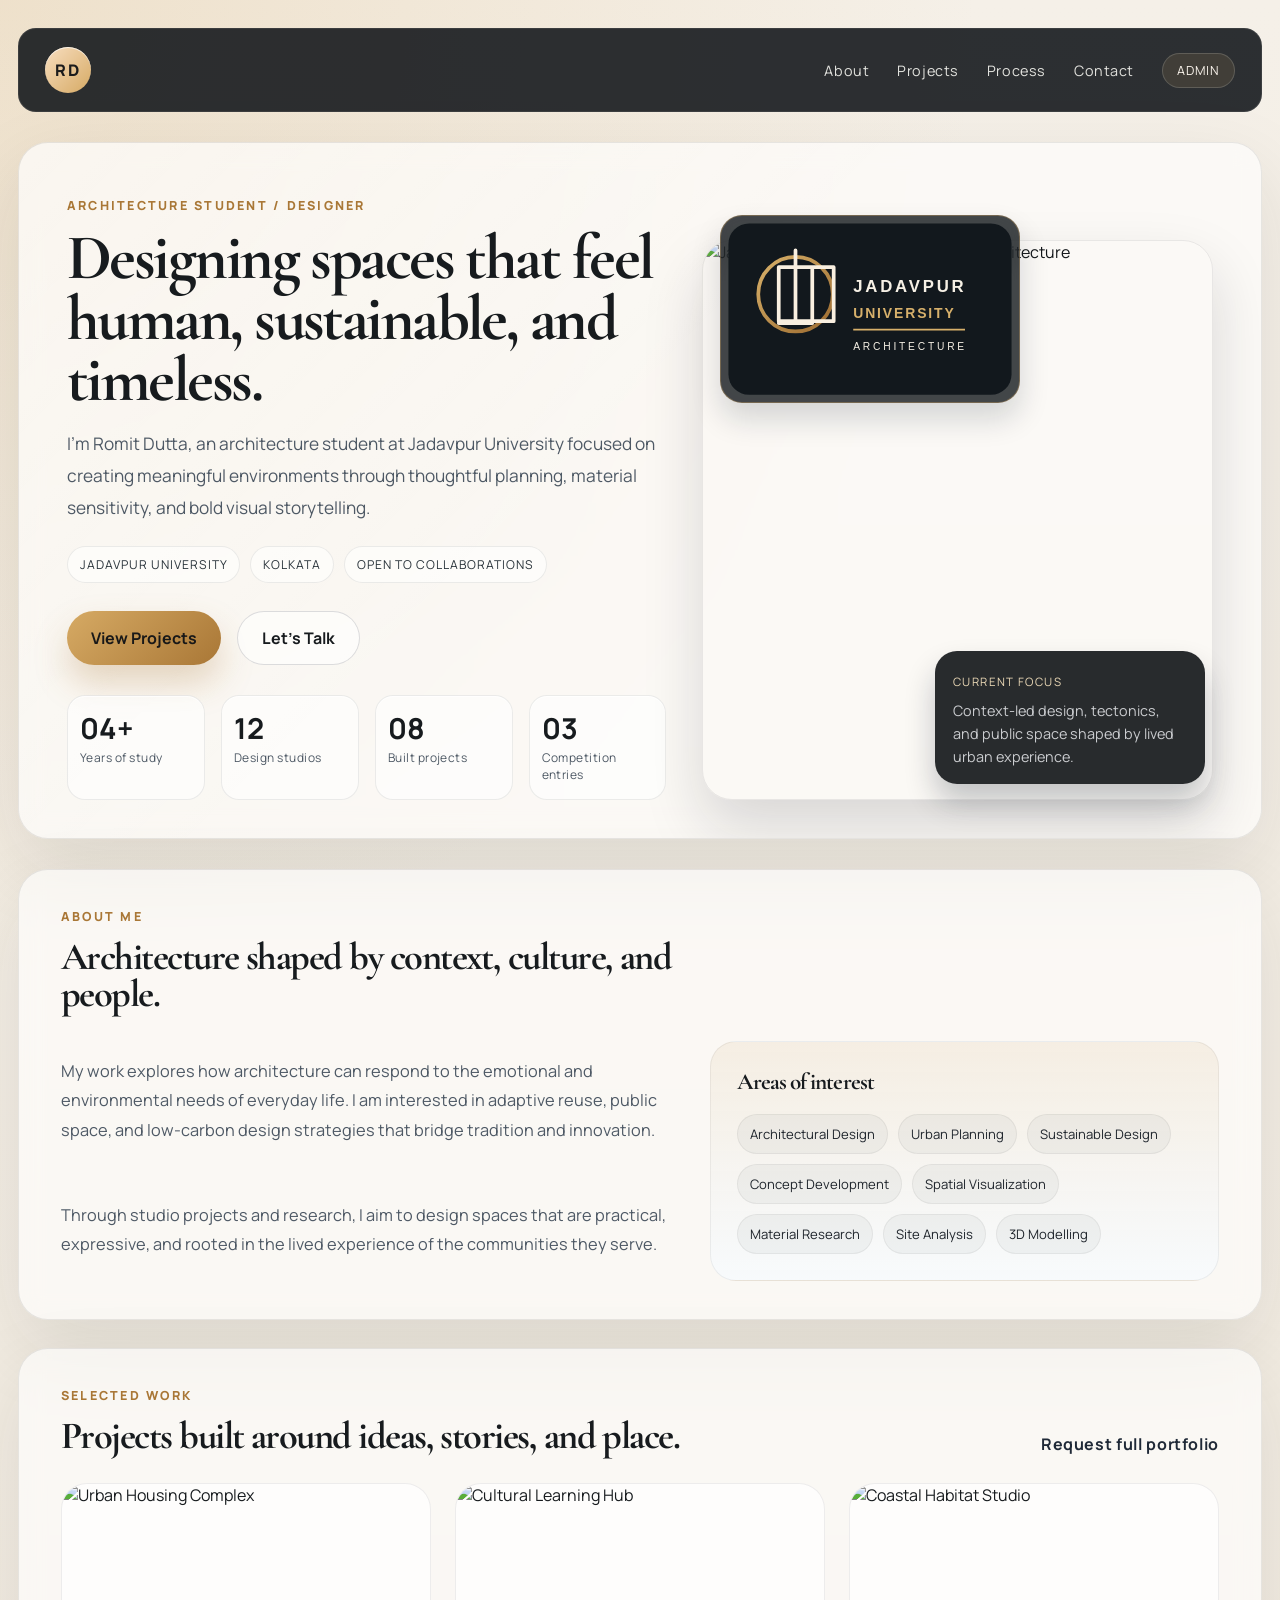
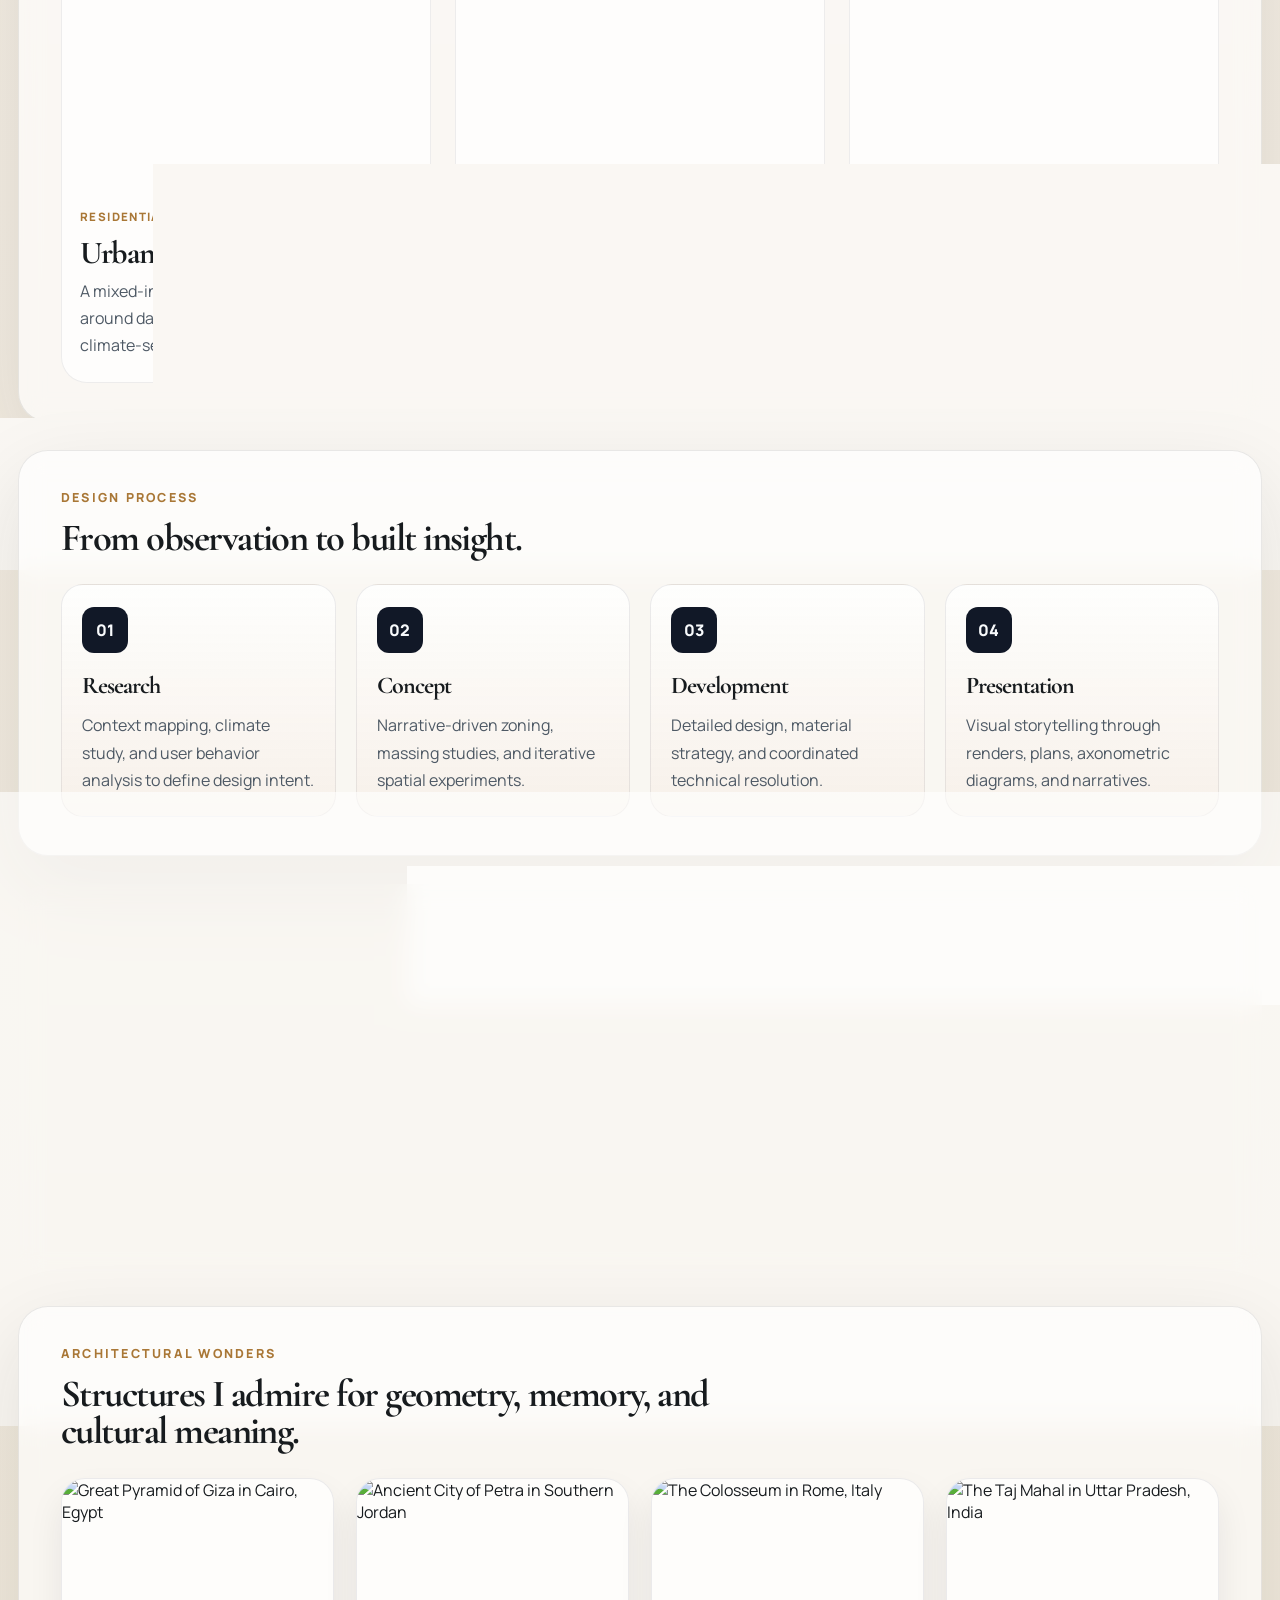
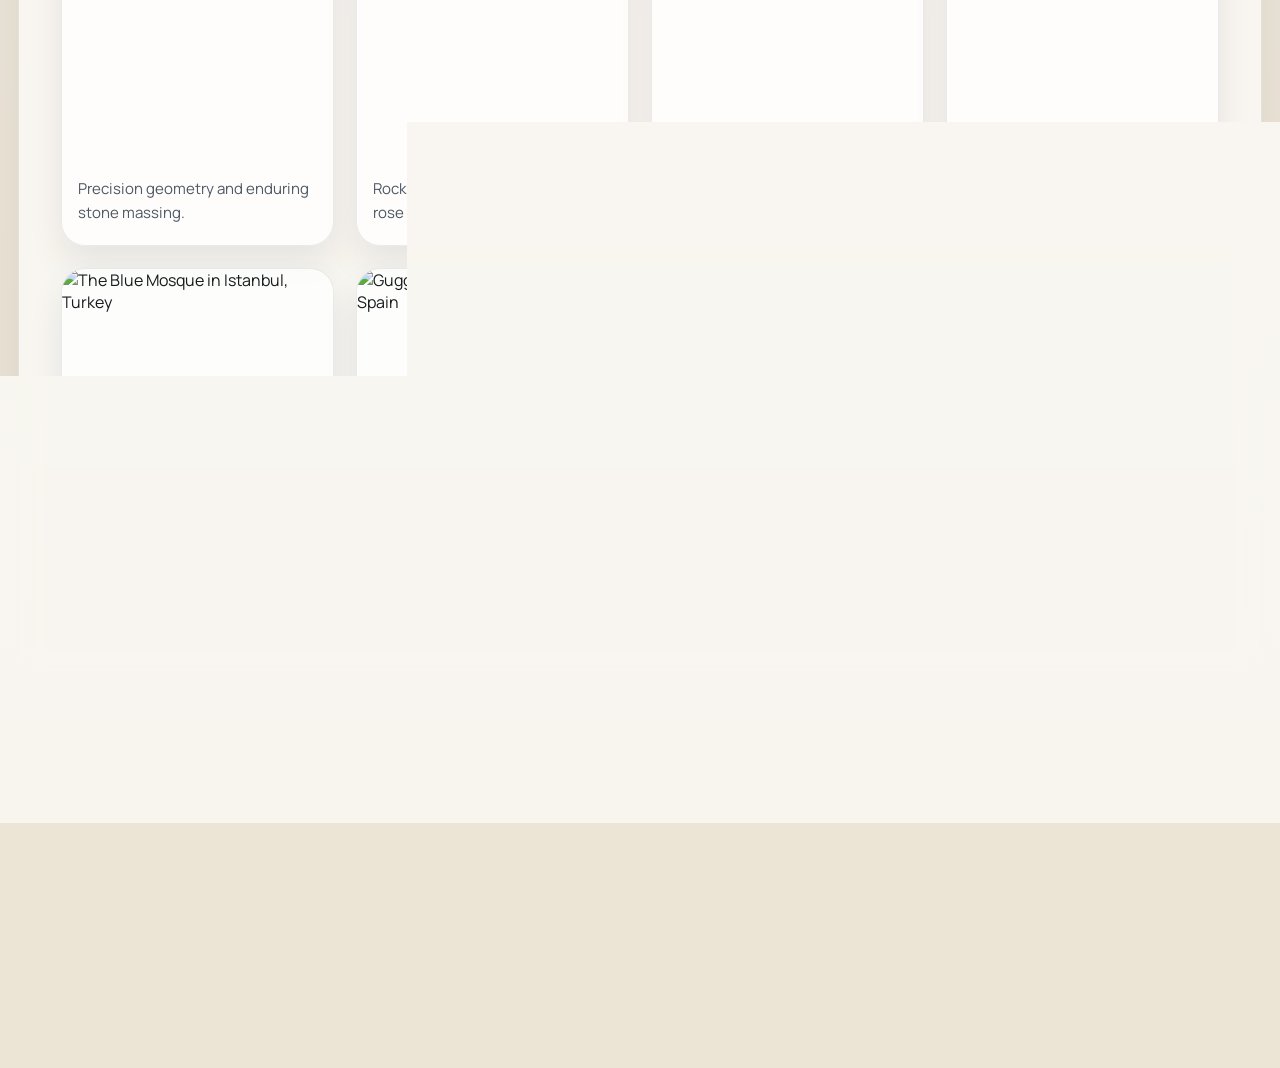
==== index.html @ b6e4eb0a "Remove hero subtitle line" ====
<!DOCTYPE html>
<html lang="en">
  <head>
    <meta charset="UTF-8" />
    <meta name="viewport" content="width=device-width, initial-scale=1.0" />
    <meta name="description" content="Architecture portfolio for Romit Dutta" />
    <meta http-equiv="Cache-Control" content="no-cache, no-store, must-revalidate" />
    <meta http-equiv="Pragma" content="no-cache" />
    <meta http-equiv="Expires" content="0" />
    <title>Romit Dutta | Architecture Portfolio</title>
    <link rel="preconnect" href="https://fonts.googleapis.com" />
    <link rel="preconnect" href="https://fonts.gstatic.com" crossorigin />
    <link href="https://fonts.googleapis.com/css2?family=Cormorant+Garamond:wght@500;600;700&family=Manrope:wght@400;500;600;700;800&display=swap" rel="stylesheet" />
    <link rel="stylesheet" href="style.css?v=20261024" />
  </head>
  <body>
    <div class="page-shell">
      <header class="topbar">
        <div class="brand">RD</div>
        <nav class="nav" aria-label="Main navigation">
          <a href="#about">About</a>
          <a href="#projects">Projects</a>
          <a href="#process">Process</a>
          <a href="#contact">Contact</a>
          <button id="adminToggle" class="admin-toggle" type="button">Admin</button>
        </nav>
      </header>

      <main>
        <section class="hero section-shell reveal">
          <div class="hero-copy">
            <p class="eyebrow">Architecture Student / Designer</p>
            <h1>Designing spaces that feel human, sustainable, and timeless.</h1>
            <p class="lead">
              I’m Romit Dutta, an architecture student at Jadavpur University focused on
              creating meaningful environments through thoughtful planning, material
              sensitivity, and bold visual storytelling.
            </p>
            <div class="hero-meta" aria-label="Profile summary">
              <span>Jadavpur University</span>
              <span>Kolkata</span>
              <span>Open to collaborations</span>
            </div>
            <div class="hero-actions">
              <a class="primary-btn" href="#projects">View Projects</a>
              <a class="secondary-btn" href="#contact">Let’s Talk</a>
            </div>
            <div class="stats-row">
              <div class="stat-box"><strong>04+</strong><span>Years of study</span></div>
              <div class="stat-box"><strong>12</strong><span>Design studios</span></div>
              <div class="stat-box"><strong>08</strong><span>Built projects</span></div>
              <div class="stat-box"><strong>03</strong><span>Competition entries</span></div>
            </div>
          </div>

          <div class="hero-visual">
            <div class="brand-card" aria-label="Jadavpur University logo">
              <svg viewBox="0 0 320 200" role="img" aria-label="Jadavpur University logo">
                <defs>
                  <linearGradient id="juGlow" x1="0%" x2="100%" y1="0%" y2="100%">
                    <stop offset="0%" stop-color="#d8b16a"/>
                    <stop offset="100%" stop-color="#9b6a2f"/>
                  </linearGradient>
                </defs>
                <rect x="8" y="8" width="304" height="184" rx="22" fill="#12181d"/>
                <circle cx="80" cy="84" r="40" fill="none" stroke="url(#juGlow)" stroke-width="4"/>
                <path d="M62 55h36v58H62zm18-18v16m-18 62h36m-18-58v58M97 55h24v58H97" fill="none" stroke="#f9efe0" stroke-width="4" stroke-linecap="round" stroke-linejoin="round"/>
                <text x="142" y="82" fill="#f6f0e5" font-family="Arial, Helvetica, sans-serif" font-size="18" font-weight="700" letter-spacing="3">JADAVPUR</text>
                <text x="142" y="109" fill="#d7b06b" font-family="Arial, Helvetica, sans-serif" font-size="15" font-weight="700" letter-spacing="2">UNIVERSITY</text>
                <line x1="142" y1="122" x2="262" y2="122" stroke="#d7b06b" stroke-width="2"/>
                <text x="142" y="144" fill="#f6f0e5" font-family="Arial, Helvetica, sans-serif" font-size="11" letter-spacing="3">ARCHITECTURE</text>
              </svg>
            </div>
            <div class="image-panel large department-panel">
              <img src="https://jadavpuruniversity.in/storage/2021/09/1_Department-of-Architecture-M-G-scaled.jpeg" alt="Jadavpur University Department of Architecture" />
            </div>
            <div class="floating-card">
              <span class="tag">Current focus</span>
              <p>Context-led design, tectonics, and public space shaped by lived urban experience.</p>
            </div>
          </div>
        </section>

        <section id="about" class="about section-shell reveal">
          <div class="section-heading">
            <p class="eyebrow">About me</p>
            <h2>Architecture shaped by context, culture, and people.</h2>
          </div>
          <div class="about-grid">
            <div class="about-copy">
              <p>
                My work explores how architecture can respond to the emotional and environmental
                needs of everyday life. I am interested in adaptive reuse, public space, and
                low-carbon design strategies that bridge tradition and innovation.
              </p>
              <p>
                Through studio projects and research, I aim to design spaces that are practical,
                expressive, and rooted in the lived experience of the communities they serve.
              </p>
            </div>

            <div class="expertise-box">
              <h3>Areas of interest</h3>
              <div class="chip-list">
                <span class="chip">Architectural Design</span>
                <span class="chip">Urban Planning</span>
                <span class="chip">Sustainable Design</span>
                <span class="chip">Concept Development</span>
                <span class="chip">Spatial Visualization</span>
                <span class="chip">Material Research</span>
                <span class="chip">Site Analysis</span>
                <span class="chip">3D Modelling</span>
              </div>
            </div>
          </div>
        </section>

        <section id="projects" class="projects section-shell reveal">
          <div class="section-heading row-heading">
            <div>
              <p class="eyebrow">Selected work</p>
              <h2>Projects built around ideas, stories, and place.</h2>
            </div>
            <a href="#contact" class="text-link">Request full portfolio</a>
          </div>

          <div id="portfolioProjectsGrid" class="project-grid" aria-live="polite"></div>
        </section>

        <section id="process" class="process section-shell reveal">
          <div class="section-heading">
            <p class="eyebrow">Design process</p>
            <h2>From observation to built insight.</h2>
          </div>

          <div class="process-grid">
            <div class="process-card">
              <span class="step-number">01</span>
              <h3>Research</h3>
              <p>Context mapping, climate study, and user behavior analysis to define design intent.</p>
            </div>
            <div class="process-card">
              <span class="step-number">02</span>
              <h3>Concept</h3>
              <p>Narrative-driven zoning, massing studies, and iterative spatial experiments.</p>
            </div>
            <div class="process-card">
              <span class="step-number">03</span>
              <h3>Development</h3>
              <p>Detailed design, material strategy, and coordinated technical resolution.</p>
            </div>
            <div class="process-card">
              <span class="step-number">04</span>
              <h3>Presentation</h3>
              <p>Visual storytelling through renders, plans, axonometric diagrams, and narratives.</p>
            </div>
          </div>
        </section>

        <section class="recognition section-shell reveal">
          <div class="section-heading">
            <p class="eyebrow">Recognition</p>
            <h2>Selected achievements and opportunities.</h2>
          </div>
          <div class="award-list">
            <div class="award-item"><span class="award-mark">✦</span><p>Best Thesis Proposal — Studio 6</p></div>
            <div class="award-item"><span class="award-mark">✦</span><p>Shortlisted — National Design Competition</p></div>
            <div class="award-item"><span class="award-mark">✦</span><p>Featured in the Student Portfolio Review 2025</p></div>
          </div>
        </section>

        <section class="gallery section-shell reveal">
          <div class="section-heading">
            <p class="eyebrow">Architectural wonders</p>
            <h2>Structures I admire for geometry, memory, and cultural meaning.</h2>
          </div>

          <div class="gallery-grid wonders-grid">
            <article class="wonder-card">
              <div class="wonder-media">
                <img src="https://www.storylines.com/hs-fs/hubfs/Blogs/Architecture/shutterstock_2028526535-1.jpg?width=800&height=405&name=shutterstock_2028526535-1.jpg" alt="Great Pyramid of Giza in Cairo, Egypt" />
                <div class="wonder-overlay">
                  <p>Cairo, Egypt</p>
                  <h3>Great Pyramid of Giza</h3>
                </div>
              </div>
              <div class="wonder-copy">
                <span>Precision geometry and enduring stone massing.</span>
              </div>
            </article>

            <article class="wonder-card">
              <div class="wonder-media">
                <img src="https://www.storylines.com/hs-fs/hubfs/Blogs/Architecture/shutterstock_1257310975%20(1).jpg?width=800&height=533&name=shutterstock_1257310975%20(1).jpg" alt="Ancient City of Petra in Southern Jordan" />
                <div class="wonder-overlay">
                  <p>Southern Jordan</p>
                  <h3>Ancient City of Petra</h3>
                </div>
              </div>
              <div class="wonder-copy">
                <span>Rock-cut architecture carved into rose sandstone cliffs.</span>
              </div>
            </article>

            <article class="wonder-card">
              <div class="wonder-media">
                <img src="https://www.storylines.com/hs-fs/hubfs/Blogs/Architecture/shutterstock_433413835.jpg?width=800&height=533&name=shutterstock_433413835.jpg" alt="The Colosseum in Rome, Italy" />
                <div class="wonder-overlay">
                  <p>Rome, Italy</p>
                  <h3>The Colosseum</h3>
                </div>
              </div>
              <div class="wonder-copy">
                <span>Roman arches and monumental civic engineering.</span>
              </div>
            </article>

            <article class="wonder-card">
              <div class="wonder-media">
                <img src="https://www.storylines.com/hs-fs/hubfs/Blogs/Architecture/shutterstock_400068991.jpg?width=800&height=531&name=shutterstock_400068991.jpg" alt="The Taj Mahal in Uttar Pradesh, India" />
                <div class="wonder-overlay">
                  <p>Uttar Pradesh, India</p>
                  <h3>The Taj Mahal</h3>
                </div>
              </div>
              <div class="wonder-copy">
                <span>Symmetry, marble reflection, and poetic devotion.</span>
              </div>
            </article>

            <article class="wonder-card">
              <div class="wonder-media">
                <img src="https://www.storylines.com/hs-fs/hubfs/itinerary/photos3/Istanbul1_Turkey_Itinerary_Main.png?width=800&height=533&name=Istanbul1_Turkey_Itinerary_Main.png" alt="The Blue Mosque in Istanbul, Turkey" />
                <div class="wonder-overlay">
                  <p>Istanbul, Turkey</p>
                  <h3>The Blue Mosque</h3>
                </div>
              </div>
              <div class="wonder-copy">
                <span>Layered domes, minarets, and luminous tile interiors.</span>
              </div>
            </article>

            <article class="wonder-card">
              <div class="wonder-media">
                <img src="https://www.storylines.com/hs-fs/hubfs/Blogs/Architecture/Guggenheim%20Bilbao.jpg?width=800&height=533&name=Guggenheim%20Bilbao.jpg" alt="Guggenheim Museum Bilbao in Spain" />
                <div class="wonder-overlay">
                  <p>Bilbao, Spain</p>
                  <h3>Guggenheim Museum Bilbao</h3>
                </div>
              </div>
              <div class="wonder-copy">
                <span>Titanium skin and sculptural form reshaping a city.</span>
              </div>
            </article>

            <article class="wonder-card">
              <div class="wonder-media">
                <img src="https://www.storylines.com/hs-fs/hubfs/Blogs/Architecture/la%20Sagrada%20Fam%C3%ADlia.jpg?width=800&height=528&name=la%20Sagrada%20Fam%C3%ADlia.jpg" alt="La Sagrada Familia in Barcelona, Spain" />
                <div class="wonder-overlay">
                  <p>Barcelona, Spain</p>
                  <h3>La Sagrada Familia</h3>
                </div>
              </div>
              <div class="wonder-copy">
                <span>Organic detail, vertical drama, and spiritual expression.</span>
              </div>
            </article>

            <article class="wonder-card">
              <div class="wonder-media">
                <img src="https://www.storylines.com/hs-fs/hubfs/Blogs/Architecture/Sydney%20Opera%20House-1.jpg?width=800&height=568&name=Sydney%20Opera%20House-1.jpg" alt="Sydney Opera House in Sydney, Australia" />
                <div class="wonder-overlay">
                  <p>Sydney, Australia</p>
                  <h3>Sydney Opera House</h3>
                </div>
              </div>
              <div class="wonder-copy">
                <span>Sail-like shells and waterfront silhouette in motion.</span>
              </div>
            </article>
          </div>
        </section>

        <section class="disclaimer section-shell reveal" aria-label="Portfolio disclaimer">
          <p>
            Disclaimer: The architectural visuals, references, and project imagery presented here are for
            student portfolio presentation purposes only. They are not my original completed works and are
            used as conceptual references to demonstrate design direction and visual storytelling.
          </p>
        </section>
      </main>

      <div id="adminLoginModal" class="admin-modal hidden" role="dialog" aria-modal="true" aria-labelledby="loginTitle">
        <div class="admin-modal-card">
          <div class="admin-modal-header">
            <h3 id="loginTitle">Admin Login</h3>
            <button type="button" class="close-button" data-close="login">×</button>
          </div>
          <form id="loginForm" class="admin-form">
            <label>
              <span>Email</span>
              <input type="email" id="adminEmail" name="adminEmail" placeholder="Enter email" required />
            </label>
            <label>
              <span>Password</span>
              <input type="password" id="adminPassword" name="adminPassword" placeholder="Enter password" required />
            </label>
            <button type="submit" class="primary-btn admin-submit">Login</button>
          </form>
        </div>
      </div>

      <aside id="adminPanel" class="admin-panel hidden" aria-live="polite">
        <div class="admin-panel-header">
          <h3>Portfolio Admin</h3>
          <button id="logoutBtn" type="button" class="secondary-btn">Logout</button>
        </div>

        <form id="projectForm" class="admin-form">
          <input type="hidden" id="projectId" />

          <label>
            <span>Project title</span>
            <input type="text" id="projectTitle" placeholder="Project name" required />
          </label>

          <label>
            <span>Category</span>
            <input type="text" id="projectCategory" placeholder="Residential / 2025" required />
          </label>

          <label>
            <span>Image URL</span>
            <input type="url" id="projectImage" placeholder="https://example.com/image.jpg" required />
          </label>

          <label>
            <span>Description</span>
            <textarea id="projectDescription" rows="4" placeholder="Project summary" required></textarea>
          </label>

          <div class="form-actions">
            <button type="submit" class="primary-btn">Save project</button>
            <button type="button" id="resetProjectForm" class="secondary-btn">Clear</button>
          </div>
        </form>

        <div class="admin-project-list-wrap">
          <h4>Existing projects</h4>
          <div id="projectList" class="project-list"></div>
        </div>
      </aside>

      <footer id="contact" class="footer section-shell reveal">
        <div class="footer-copy">
          <p class="eyebrow">Contact</p>
          <h2>Let’s design spaces with meaning.</h2>
        </div>
        <div class="contact-box">
          <a href="mailto:hello@romitdutta.design">hello@romitdutta.design</a>
          <a href="https://www.linkedin.com" target="_blank" rel="noreferrer">LinkedIn</a>
          <a href="https://www.behance.net" target="_blank" rel="noreferrer">Behance</a>
        </div>
      </footer>
    </div>

    <script src="https://cdn.jsdelivr.net/npm/@supabase/supabase-js@2"></script>
    <script src="supabase-config.js"></script>
    <script src="script.js?v=20261024"></script>
  </body>
</html>
---- style.css ----
@import url('https://fonts.googleapis.com/css2?family=Cormorant+Garamond:wght@500;600;700&family=Manrope:wght@400;500;600;700;800&display=swap');

:root {
  --bg: #f5f0e8;
  --bg-deep: #ece4d5;
  --panel: rgba(255, 255, 255, 0.62);
  --panel-strong: rgba(255, 255, 255, 0.85);
  --ink: #171b1e;
  --muted: #4e5965;
  --gold: #d6aa64;
  --gold-deep: #a97736;
  --line: rgba(23, 27, 30, 0.09);
  --shadow: 0 28px 80px rgba(25, 28, 34, 0.10);
}

* { box-sizing: border-box; }
html { scroll-behavior: smooth; }
body {
  margin: 0;
  min-width: 320px;
  font-family: 'Manrope', sans-serif;
  background:
    radial-gradient(circle at top left, rgba(214, 170, 100, 0.22), transparent 22%),
    linear-gradient(180deg, var(--bg) 0%, var(--bg-deep) 100%);
  color: var(--ink);
}
img { max-width: 100%; display: block; }
a { color: inherit; text-decoration: none; }

.page-shell {
  width: min(1280px, calc(100% - 36px));
  margin: 0 auto;
  padding: 28px 0 72px;
}

.section-shell {
  background: var(--panel);
  border: 1px solid var(--line);
  border-radius: 30px;
  box-shadow: var(--shadow);
  backdrop-filter: blur(12px);
}

.topbar {
  display: flex;
  align-items: center;
  justify-content: space-between;
  padding: 18px 26px;
  margin-bottom: 30px;
  background: rgba(16, 20, 24, 0.88);
  border: 1px solid rgba(255,255,255,0.08);
  border-radius: 18px;
  position: sticky;
  top: 16px;
  z-index: 10;
}

.brand {
  width: 46px;
  height: 46px;
  display: grid;
  place-items: center;
  border-radius: 50%;
  background: linear-gradient(135deg, #f8dec0, var(--gold));
  color: #1b1b1b;
  font-weight: 800;
  letter-spacing: 0.14em;
  box-shadow: inset 0 1px 0 rgba(255,255,255,0.7);
}

.nav {
  display: flex;
  align-items: center;
  gap: 28px;
  font-size: 0.9rem;
  letter-spacing: 0.04em;
}

.nav a,
.text-link,
.contact-box a {
  color: rgba(245, 245, 240, 0.9);
  transition: opacity 0.2s ease;
}

.admin-toggle {
  border: 1px solid rgba(255,255,255,0.16);
  background: rgba(214, 170, 100, 0.12);
  color: #f8f2ea;
  border-radius: 999px;
  padding: 8px 14px;
  font: inherit;
  font-size: 0.78rem;
  letter-spacing: 0.08em;
  text-transform: uppercase;
  cursor: pointer;
}

.nav a:hover,
.text-link:hover,
.contact-box a:hover { opacity: 0.8; }

.hero {
  position: relative;
  display: grid;
  grid-template-columns: 1.08fr 0.92fr;
  gap: 36px;
  padding: 54px 48px 38px;
  margin-bottom: 30px;
  overflow: hidden;
}

.hero::before {
  content: "";
  position: absolute;
  inset: 0;
  background: linear-gradient(135deg, rgba(255,255,255,0.16), transparent 46%);
  pointer-events: none;
}

.eyebrow {
  margin: 0 0 14px;
  color: var(--gold-deep);
  font-size: 0.78rem;
  letter-spacing: 0.18em;
  text-transform: uppercase;
  font-weight: 800;
}

h1, h2, h3 {
  font-family: 'Cormorant Garamond', serif;
  color: var(--ink);
  margin: 0;
  letter-spacing: -0.04em;
}

.hero h1 {
  position: relative;
  z-index: 1;
  font-size: clamp(3.2rem, 5vw, 5.7rem);
  line-height: 0.95;
  max-width: 650px;
}

.hero-copy {
  position: relative;
  z-index: 1;
}

.lead {
  margin-top: 18px;
  max-width: 640px;
  color: var(--muted);
  font-size: 1.08rem;
  line-height: 1.85;
}

.hero-meta {
  display: flex;
  flex-wrap: wrap;
  gap: 10px;
  margin-top: 22px;
}

.hero-meta span {
  display: inline-flex;
  align-items: center;
  padding: 9px 12px;
  border-radius: 999px;
  border: 1px solid rgba(23, 27, 30, 0.08);
  background: rgba(255,255,255,0.55);
  font-size: 0.76rem;
  letter-spacing: 0.08em;
  text-transform: uppercase;
  color: #29333a;
}

.hero-actions {
  display: flex;
  gap: 16px;
  margin-top: 28px;
}

.primary-btn, .secondary-btn {
  border-radius: 999px;
  display: inline-flex;
  align-items: center;
  justify-content: center;
  padding: 15px 24px;
  transition: transform 0.2s ease, box-shadow 0.2s ease;
  font-weight: 700;
}

.primary-btn {
  background: linear-gradient(135deg, var(--gold), var(--gold-deep));
  color: #181818;
  box-shadow: 0 18px 34px rgba(169, 119, 54, 0.28);
}

.secondary-btn {
  border: 1px solid rgba(15, 23, 42, 0.14);
  color: var(--ink);
  background: rgba(255,255,255,0.55);
}

.primary-btn:hover, .secondary-btn:hover { transform: translateY(-2px); }

.stats-row {
  display: grid;
  grid-template-columns: repeat(4, minmax(0,1fr));
  gap: 16px;
  margin-top: 30px;
}

.stat-box {
  padding: 18px 12px 16px;
  border: 1px solid rgba(23, 27, 30, 0.08);
  border-radius: 18px;
  background: rgba(255,255,255,0.58);
  box-shadow: inset 0 1px 0 rgba(255,255,255,0.7);
}

.stat-box strong {
  display: block;
  font-size: 1.8rem;
  line-height: 1;
  margin-bottom: 6px;
}

.stat-box span {
  display: block;
  color: var(--muted);
  font-size: 0.75rem;
  letter-spacing: 0.04em;
}

.hero-visual {
  position: relative;
  display: flex;
  align-items: end;
  justify-content: center;
  min-height: 560px;
}

.brand-card {
  position: absolute;
  top: 18px;
  left: 18px;
  width: min(72%, 300px);
  background: rgba(13, 18, 23, 0.78);
  border: 1px solid rgba(214, 170, 100, 0.35);
  border-radius: 22px;
  box-shadow: 0 16px 30px rgba(15, 23, 42, 0.16);
  backdrop-filter: blur(12px);
  z-index: 2;
}

.brand-card svg {
  display: block;
  width: 100%;
  height: auto;
  border-radius: 22px;
}

.image-panel {
  overflow: hidden;
  border-radius: 30px;
  box-shadow: 0 28px 60px rgba(17, 23, 31, 0.15);
}

.image-panel.large {
  width: min(100%, 540px);
  min-height: 560px;
}

.department-panel {
  border: 1px solid rgba(17, 23, 31, 0.08);
}

.image-panel img {
  width: 100%;
  height: 100%;
  object-fit: cover;
  filter: saturate(0.9) contrast(1.04);
}

.floating-card {
  position: absolute;
  right: 8px;
  bottom: 16px;
  max-width: 270px;
  background: rgba(17, 20, 24, 0.9);
  color: #f3f4f6;
  border-radius: 22px;
  padding: 18px 18px 16px;
  box-shadow: 0 18px 30px rgba(15, 23, 42, 0.24);
}

.tag {
  display: inline-block;
  margin-bottom: 10px;
  color: #ebd9b6;
  font-size: 0.72rem;
  letter-spacing: 0.12em;
  text-transform: uppercase;
}

.floating-card h3 {
  color: #f8fafc;
  font-size: 1.35rem;
  margin-bottom: 8px;
}

.floating-card p {
  margin: 0;
  color: rgba(248,250,252,0.78);
  line-height: 1.6;
  font-size: 0.9rem;
}

.about, .projects, .process, .recognition, .gallery, .footer {
  padding: 38px 42px;
  margin-bottom: 28px;
}

.section-heading {
  position: relative;
}

.section-heading h2 {
  font-size: clamp(2.1rem, 3vw, 3.2rem);
  max-width: 700px;
  line-height: 0.96;
}

.about-grid {
  margin-top: 28px;
  display: grid;
  grid-template-columns: 1.1fr 0.9fr;
  gap: 26px;
}

.about-copy {
  display: grid;
  gap: 18px;
  color: var(--muted);
  line-height: 1.8;
  font-size: 1.02rem;
}

.expertise-box {
  border-radius: 26px;
  background: linear-gradient(180deg, rgba(244, 236, 225, 0.9), rgba(247, 250, 252, 0.95));
  border: 1px solid rgba(23, 27, 30, 0.06);
  padding: 26px;
}

.expertise-box h3 {
  margin-bottom: 18px;
  font-size: 1.45rem;
}

.chip-list {
  display: flex;
  flex-wrap: wrap;
  gap: 10px;
}

.chip {
  display: inline-flex;
  align-items: center;
  padding: 10px 12px;
  border-radius: 999px;
  background: rgba(23, 27, 30, 0.04);
  border: 1px solid rgba(23, 27, 30, 0.06);
  color: #20262d;
  font-size: 0.82rem;
}

.row-heading {
  display: flex;
  align-items: end;
  justify-content: space-between;
  gap: 20px;
}

.text-link {
  color: #1f2937;
  font-weight: 700;
  letter-spacing: 0.04em;
}

.project-grid {
  margin-top: 28px;
  display: grid;
  grid-template-columns: repeat(3, minmax(0,1fr));
  gap: 24px;
}

.project-card {
  overflow: hidden;
  border-radius: 26px;
  background: rgba(255,255,255,0.7);
  border: 1px solid rgba(17, 24, 39, 0.07);
  transition: transform 0.25s ease, box-shadow 0.25s ease;
}

.project-card:hover {
  transform: translateY(-6px);
  box-shadow: 0 24px 40px rgba(15, 23, 42, 0.08);
}

.project-card img {
  display: block;
  width: 100%;
  height: 300px;
  object-fit: cover;
}

.project-info { padding: 20px 18px 22px; }
.project-info span {
  display: inline-block;
  color: var(--gold-deep);
  font-size: 0.72rem;
  letter-spacing: 0.12em;
  text-transform: uppercase;
  font-weight: 800;
}
.project-info h3 {
  margin: 12px 0 10px;
  font-size: 2rem;
  line-height: 0.95;
}
.project-info p { margin: 0; color: var(--muted); line-height: 1.7; }

.process-grid {
  margin-top: 28px;
  display: grid;
  grid-template-columns: repeat(4, minmax(0,1fr));
  gap: 20px;
}

.process-card {
  background: linear-gradient(180deg, rgba(255,255,255,0.8), rgba(246, 240, 232, 0.9));
  border: 1px solid rgba(15, 23, 42, 0.08);
  border-radius: 22px;
  padding: 22px 20px;
}

.step-number {
  display: inline-flex;
  width: 46px;
  height: 46px;
  border-radius: 12px;
  background: #111827;
  color: #f8fafc;
  align-items: center;
  justify-content: center;
  font-weight: 800;
  margin-bottom: 18px;
}

.process-card h3 { margin-bottom: 12px; font-size: 1.5rem; }
.process-card p { margin: 0; color: var(--muted); line-height: 1.7; }

.award-list {
  margin-top: 28px;
  display: grid;
  gap: 14px;
}

.award-item {
  display: flex;
  align-items: center;
  gap: 14px;
  padding: 18px 20px;
  border-radius: 18px;
  background: rgba(248,250,252,0.8);
  border: 1px solid rgba(15, 23, 42, 0.08);
}

.award-mark { color: var(--gold-deep); font-size: 1.15rem; }
.award-item p { margin: 0; color: #1f2937; font-weight: 600; }

.gallery-grid {
  margin-top: 28px;
  display: grid;
  grid-template-columns: repeat(3, minmax(0,1fr));
  gap: 20px;
}

.wonders-grid {
  grid-template-columns: repeat(4, minmax(0, 1fr));
  gap: 22px;
}

.wonder-card {
  overflow: hidden;
  background: rgba(255,255,255,0.72);
  border: 1px solid rgba(15, 23, 42, 0.08);
  border-radius: 24px;
  box-shadow: 0 18px 35px rgba(15, 23, 42, 0.08);
  transition: transform 0.35s ease, box-shadow 0.35s ease;
}

.wonder-card:hover {
  transform: translateY(-8px);
  box-shadow: 0 24px 40px rgba(15, 23, 42, 0.12);
}

.wonder-media {
  position: relative;
  overflow: hidden;
}

.wonder-card img {
  display: block;
  width: 100%;
  height: 280px;
  object-fit: cover;
  transition: transform 0.7s ease, filter 0.7s ease;
}

.wonder-card:hover img {
  transform: scale(1.06);
  filter: saturate(1.06) contrast(1.04);
}

.wonder-overlay {
  position: absolute;
  inset: auto 0 0 0;
  padding: 18px 16px 16px;
  background: linear-gradient(180deg, rgba(9, 12, 18, 0) 0%, rgba(9, 12, 18, 0.76) 100%);
  color: #fff;
  opacity: 0;
  transform: translateY(18px);
  transition: opacity 0.35s ease, transform 0.35s ease;
}

.wonder-card:hover .wonder-overlay {
  opacity: 1;
  transform: translateY(0);
}

.wonder-overlay p {
  margin: 0 0 6px;
  font-size: 0.68rem;
  letter-spacing: 0.12em;
  text-transform: uppercase;
  color: rgba(255,255,255,0.8);
}

.wonder-overlay h3 {
  margin: 0;
  font-size: clamp(1.2rem, 1.6vw, 1.7rem);
  line-height: 0.96;
  color: #fff;
}

.wonder-copy {
  padding: 18px 16px 20px;
}

.wonder-copy span {
  display: block;
  color: var(--muted);
  line-height: 1.6;
  font-size: 0.94rem;
}

.disclaimer {
  padding: 22px 24px;
  margin-bottom: 28px;
  background: linear-gradient(135deg, rgba(255, 248, 240, 0.95), rgba(242, 232, 216, 0.9));
  border: 1px solid rgba(123, 77, 28, 0.3);
  box-shadow: 0 18px 32px rgba(83, 58, 33, 0.12);
  position: relative;
  overflow: hidden;
}

.disclaimer::before {
  content: "";
  position: absolute;
  inset: 0 auto 0 0;
  width: 6px;
  background: linear-gradient(180deg, var(--gold-deep), #d8a265);
}

.disclaimer p {
  margin: 0;
  color: #5f3817;
  line-height: 1.8;
  font-size: 0.92rem;
  letter-spacing: 0.01em;
  font-weight: 700;
}

.admin-modal,
.admin-panel {
  position: fixed;
  inset: 0;
  z-index: 50;
}

.admin-modal {
  display: grid;
  place-items: center;
  background: rgba(16, 20, 24, 0.52);
  backdrop-filter: blur(10px);
}

.admin-modal-card,
.admin-panel {
  width: min(900px, calc(100% - 32px));
  background: rgba(255, 250, 245, 0.98);
  border: 1px solid rgba(123, 77, 28, 0.18);
  border-radius: 26px;
  box-shadow: 0 28px 80px rgba(23, 27, 30, 0.18);
}

.admin-modal-card {
  padding: 24px;
}

.admin-modal-header,
.admin-panel-header {
  display: flex;
  align-items: center;
  justify-content: space-between;
  gap: 16px;
  margin-bottom: 18px;
}

.close-button {
  border: 1px solid rgba(23, 27, 30, 0.12);
  background: #fffdf9;
  border-radius: 999px;
  width: 36px;
  height: 36px;
  cursor: pointer;
  font-size: 1.4rem;
  color: var(--ink);
}

.admin-panel {
  position: fixed;
  right: 20px;
  bottom: 20px;
  max-width: 380px;
  padding: 20px 18px;
  overflow: auto;
  max-height: calc(100vh - 40px);
}

.hidden { display: none !important; }

.admin-form {
  display: grid;
  gap: 14px;
}

.admin-form label {
  display: grid;
  gap: 8px;
  color: var(--ink);
  font-weight: 700;
  font-size: 0.82rem;
}

.admin-form input,
.admin-form textarea {
  width: 100%;
  border: 1px solid rgba(23, 27, 30, 0.12);
  border-radius: 12px;
  padding: 12px 14px;
  font: inherit;
  background: rgba(255,255,255,0.9);
  color: var(--ink);
}

.form-actions {
  display: flex;
  gap: 12px;
  margin-top: 4px;
}

.admin-submit,
.form-actions .primary-btn,
.form-actions .secondary-btn,
.admin-panel .secondary-btn {
  border: none;
  cursor: pointer;
}

.project-list {
  display: grid;
  gap: 10px;
  margin-top: 12px;
}

.project-list-item {
  display: flex;
  align-items: center;
  justify-content: space-between;
  gap: 12px;
  padding: 10px 12px;
  border-radius: 12px;
  background: rgba(23, 27, 30, 0.04);
  border: 1px solid rgba(23, 27, 30, 0.08);
}

.project-list-item strong {
  display: block;
  font-size: 0.9rem;
}

.project-list-item small {
  color: var(--muted);
}

.list-actions {
  display: flex;
  gap: 8px;
}

.list-actions button {
  border: none;
  border-radius: 999px;
  padding: 7px 10px;
  font-size: 0.72rem;
  font-weight: 700;
  cursor: pointer;
}

.list-actions .edit-btn {
  background: rgba(214, 170, 100, 0.18);
  color: #5f3817;
}

.list-actions .delete-btn {
  background: rgba(190, 53, 53, 0.12);
  color: #8b1e1e;
}

.footer {
  display: flex;
  align-items: center;
  justify-content: space-between;
  gap: 24px;
  background: linear-gradient(135deg, #111827, #1d2530);
  border: 1px solid rgba(255,255,255,0.06);
}

.footer .eyebrow, .footer h2, .contact-box a { color: #f8fafc; }

.contact-box {
  display: flex;
  flex-wrap: wrap;
  justify-content: flex-end;
  gap: 18px;
  font-weight: 600;
}

.reveal {
  opacity: 0;
  transform: translateY(22px);
  transition: opacity 0.7s ease, transform 0.7s ease;
}

.reveal.visible {
  opacity: 1;
  transform: translateY(0);
}

@media (max-width: 980px) {
  .hero, .about-grid, .project-grid, .process-grid { grid-template-columns: 1fr; }
  .gallery-grid:not(.wonders-grid) { grid-template-columns: 1fr; }
  .wonders-grid { grid-template-columns: repeat(2, minmax(0,1fr)); }
  .hero { padding: 30px 24px 20px; }
  .topbar, .nav, .footer, .row-heading { flex-direction: column; align-items: flex-start; }
  .nav { gap: 10px; }
  .stats-row { grid-template-columns: repeat(2, minmax(0,1fr)); }
  .contact-box { justify-content: flex-start; }
}

@media (max-width: 640px) {
  .page-shell { width: min(100% - 18px, 1280px); }
  .topbar { padding: 16px 18px; top: 10px; }
  .hero-actions { flex-direction: column; align-items: stretch; }
  .primary-btn, .secondary-btn { width: 100%; }
  .stats-row { grid-template-columns: 1fr 1fr; }
  .image-panel.large { min-height: 420px; }
  .wonders-grid { grid-template-columns: 1fr; }
}
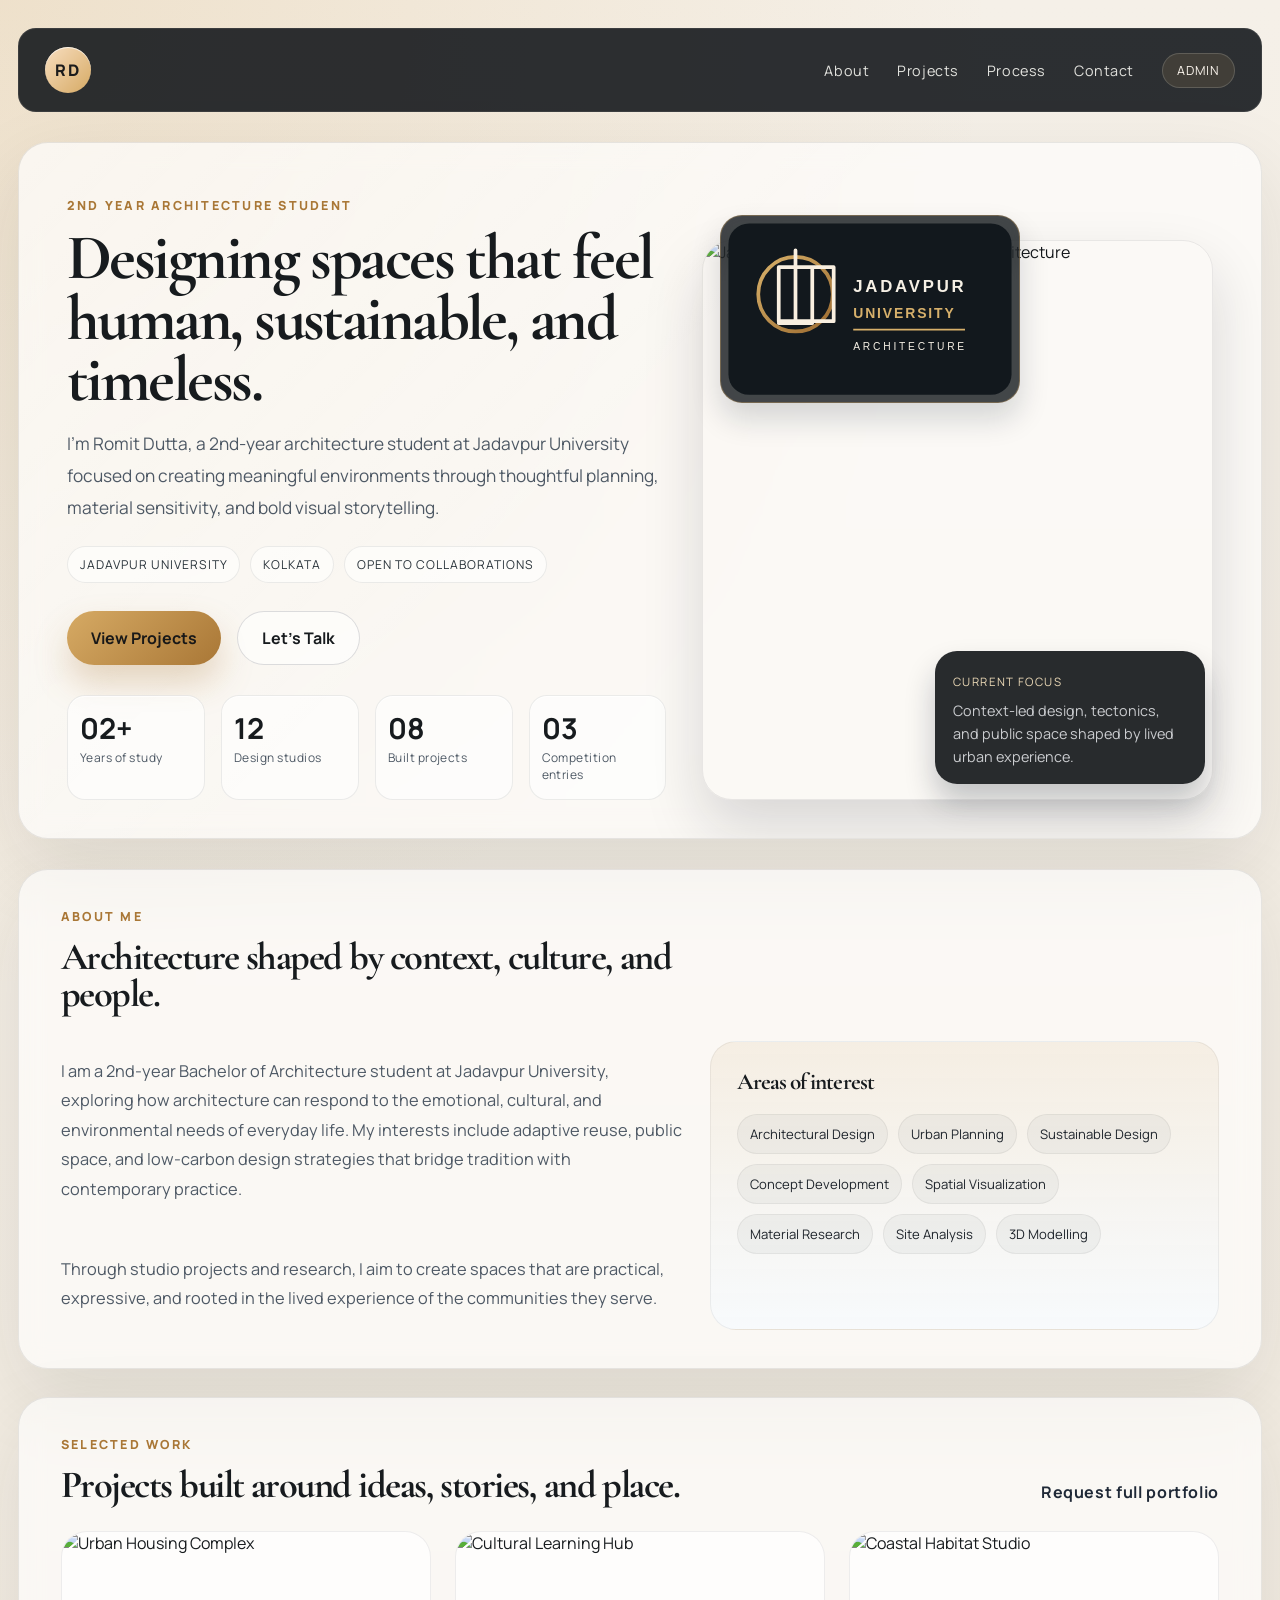
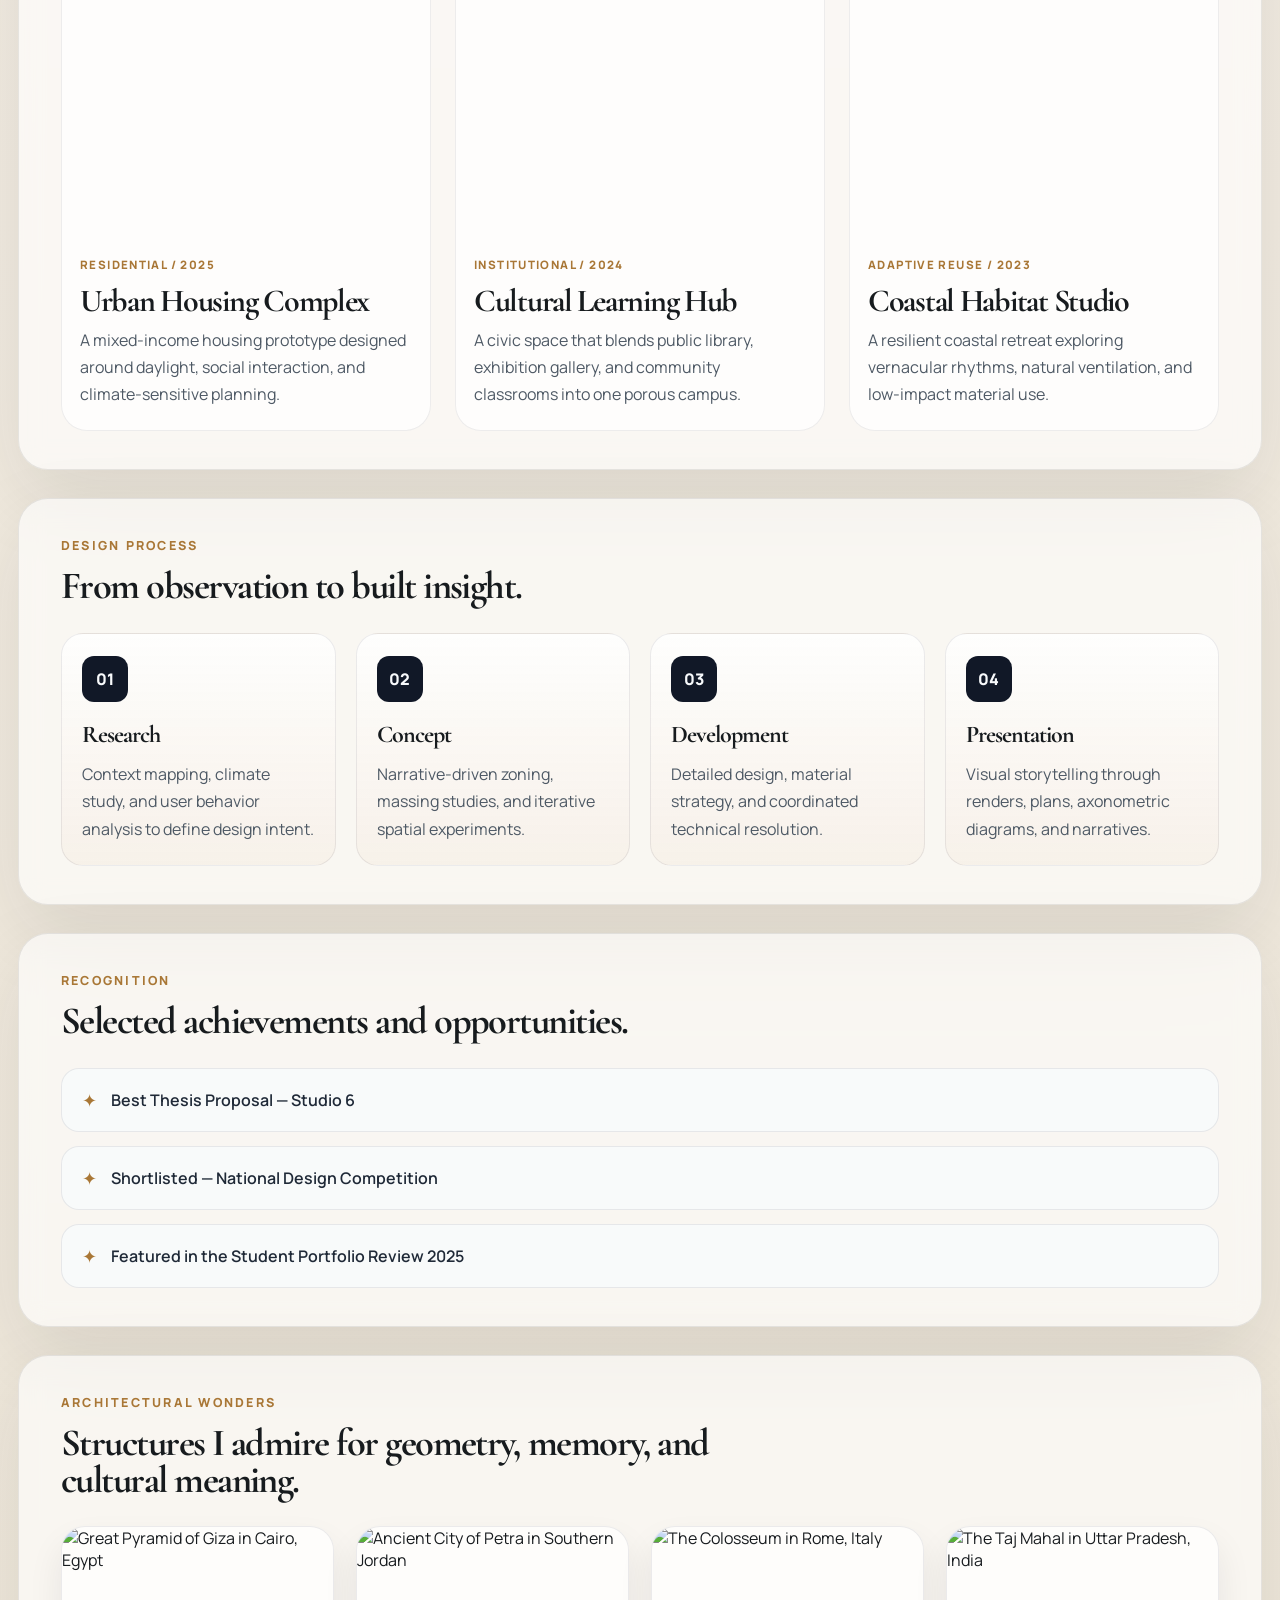
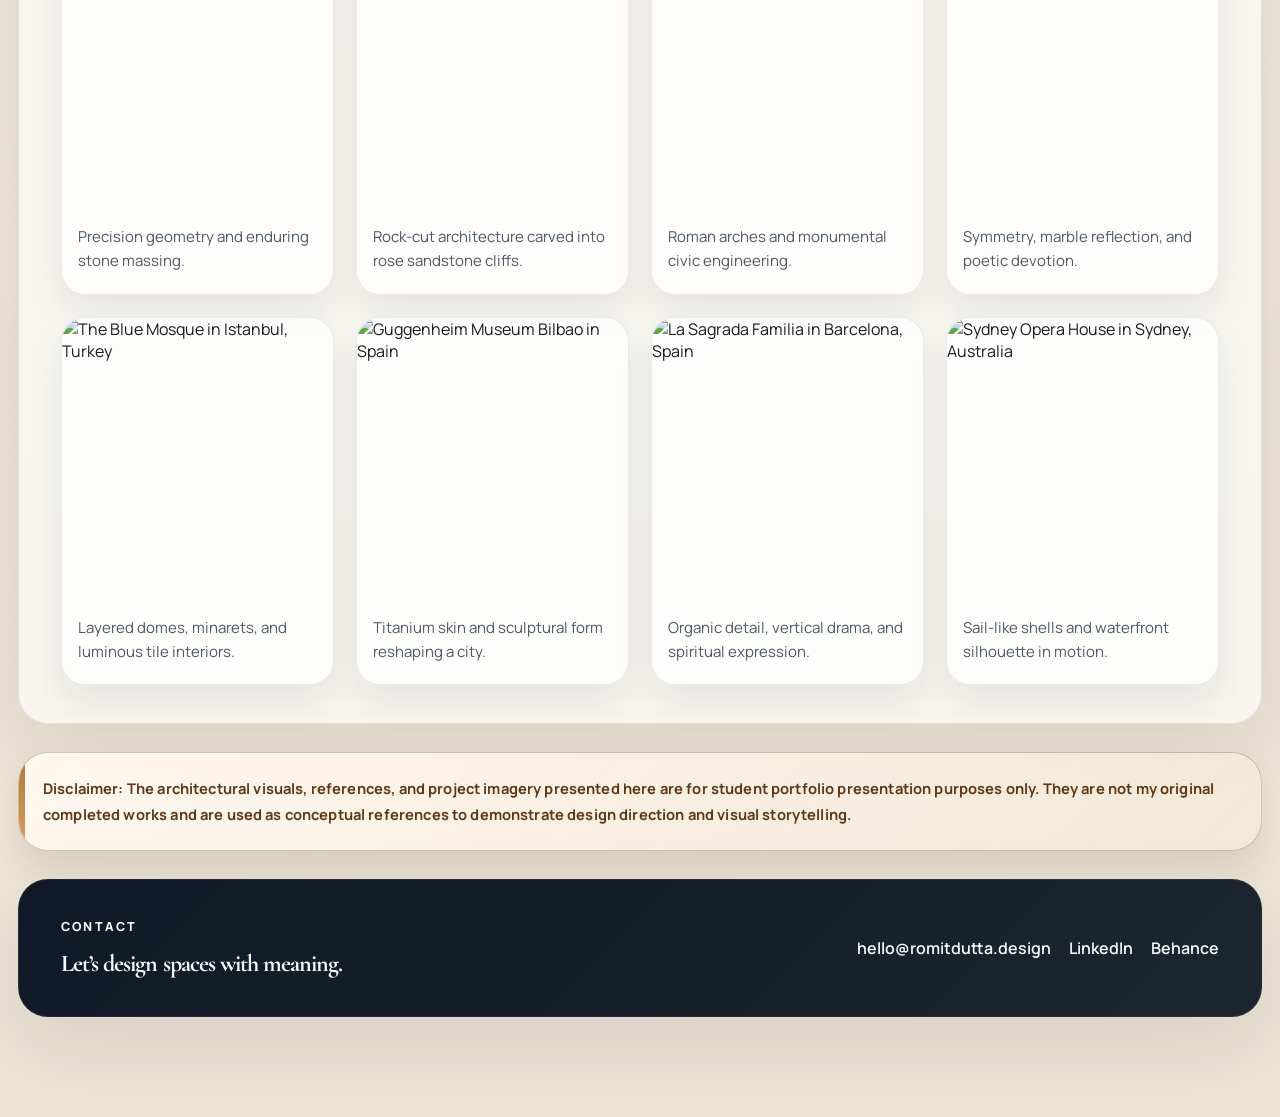
==== commit 5ff347d5: "Update academic profile to second-year student" ====
--- a/index.html
+++ b/index.html
@@ -29,10 +29,10 @@
       <main>
         <section class="hero section-shell reveal">
           <div class="hero-copy">
-            <p class="eyebrow">Architecture Student / Designer</p>
+            <p class="eyebrow">2nd Year Architecture Student</p>
             <h1>Designing spaces that feel human, sustainable, and timeless.</h1>
             <p class="lead">
-              I’m Romit Dutta, an architecture student at Jadavpur University focused on
+              I’m Romit Dutta, a 2nd-year architecture student at Jadavpur University focused on
               creating meaningful environments through thoughtful planning, material
               sensitivity, and bold visual storytelling.
             </p>
@@ -46,7 +46,7 @@
               <a class="secondary-btn" href="#contact">Let’s Talk</a>
             </div>
             <div class="stats-row">
-              <div class="stat-box"><strong>04+</strong><span>Years of study</span></div>
+              <div class="stat-box"><strong>02+</strong><span>Years of study</span></div>
               <div class="stat-box"><strong>12</strong><span>Design studios</span></div>
               <div class="stat-box"><strong>08</strong><span>Built projects</span></div>
               <div class="stat-box"><strong>03</strong><span>Competition entries</span></div>
@@ -89,12 +89,13 @@
           <div class="about-grid">
             <div class="about-copy">
               <p>
-                My work explores how architecture can respond to the emotional and environmental
-                needs of everyday life. I am interested in adaptive reuse, public space, and
-                low-carbon design strategies that bridge tradition and innovation.
+                I am a 2nd-year Bachelor of Architecture student at Jadavpur University, exploring
+                how architecture can respond to the emotional, cultural, and environmental needs of
+                everyday life. My interests include adaptive reuse, public space, and low-carbon
+                design strategies that bridge tradition with contemporary practice.
               </p>
               <p>
-                Through studio projects and research, I aim to design spaces that are practical,
+                Through studio projects and research, I aim to create spaces that are practical,
                 expressive, and rooted in the lived experience of the communities they serve.
               </p>
             </div>
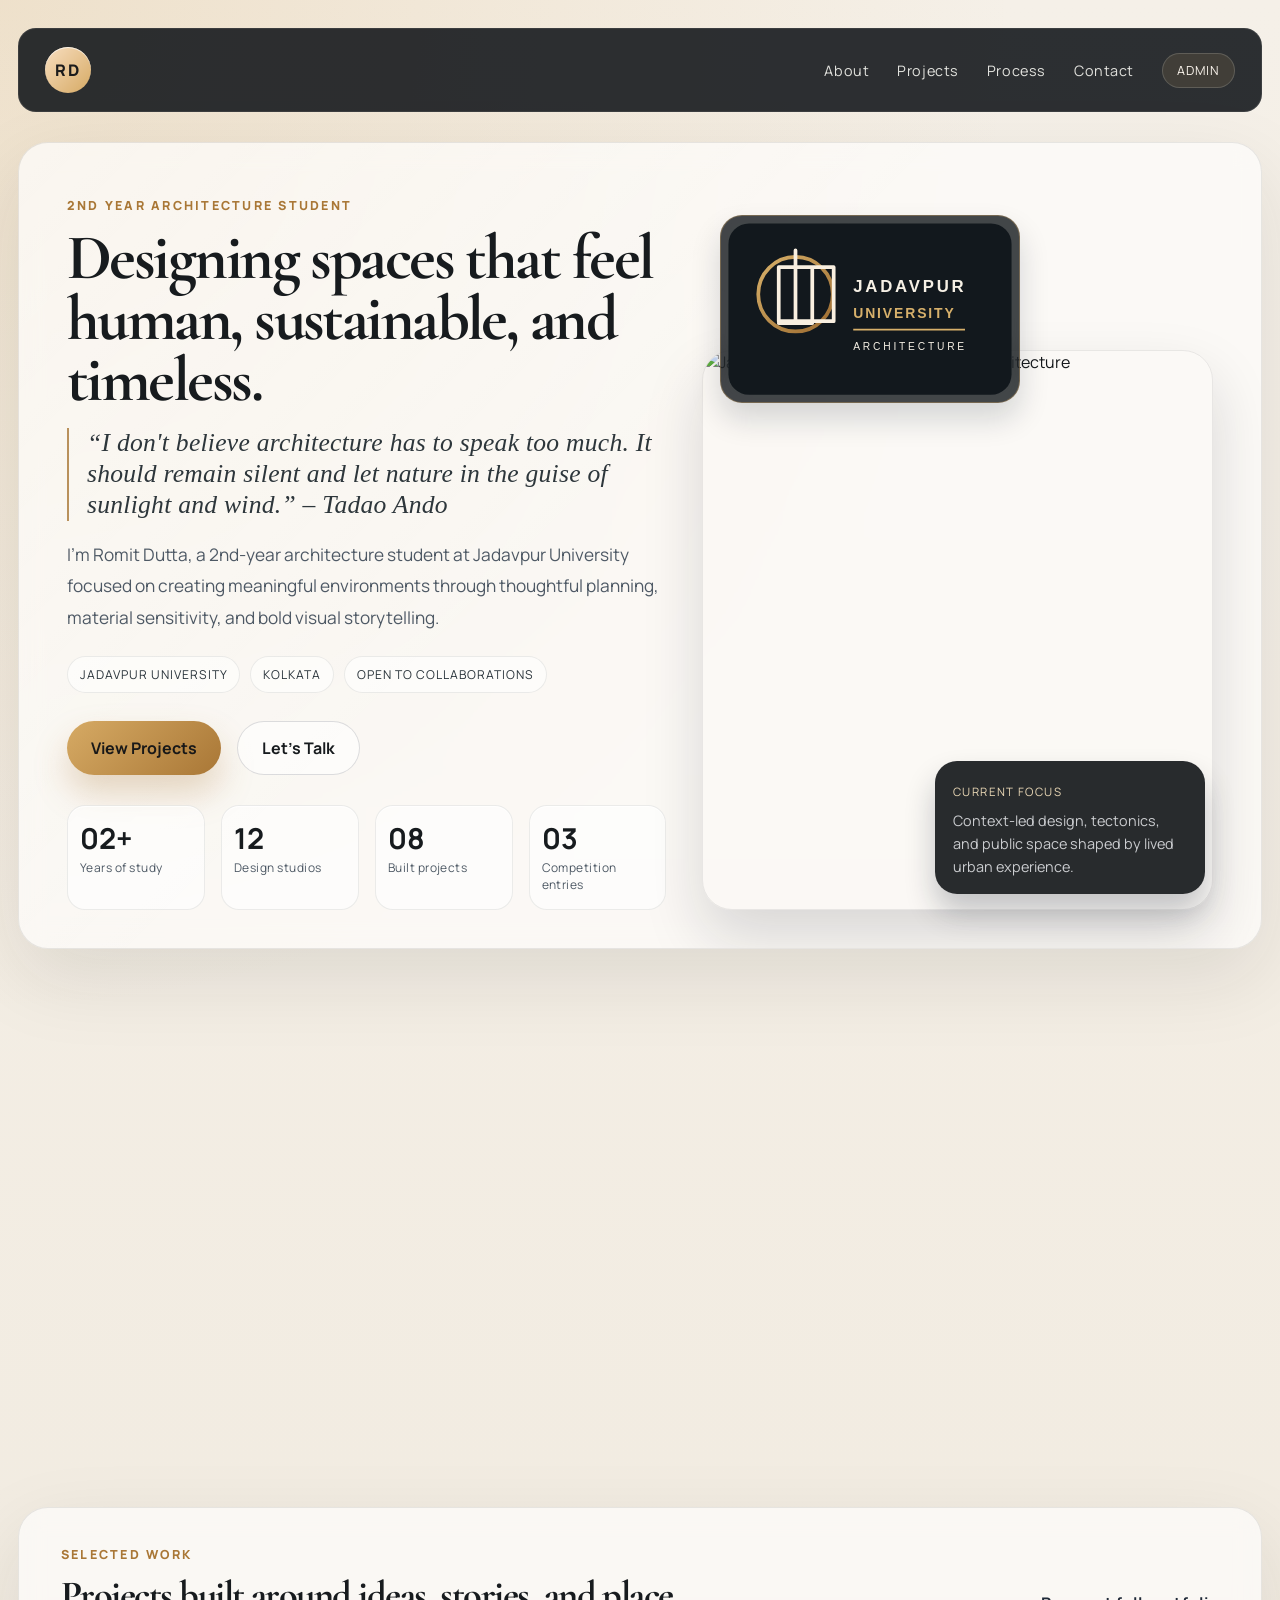
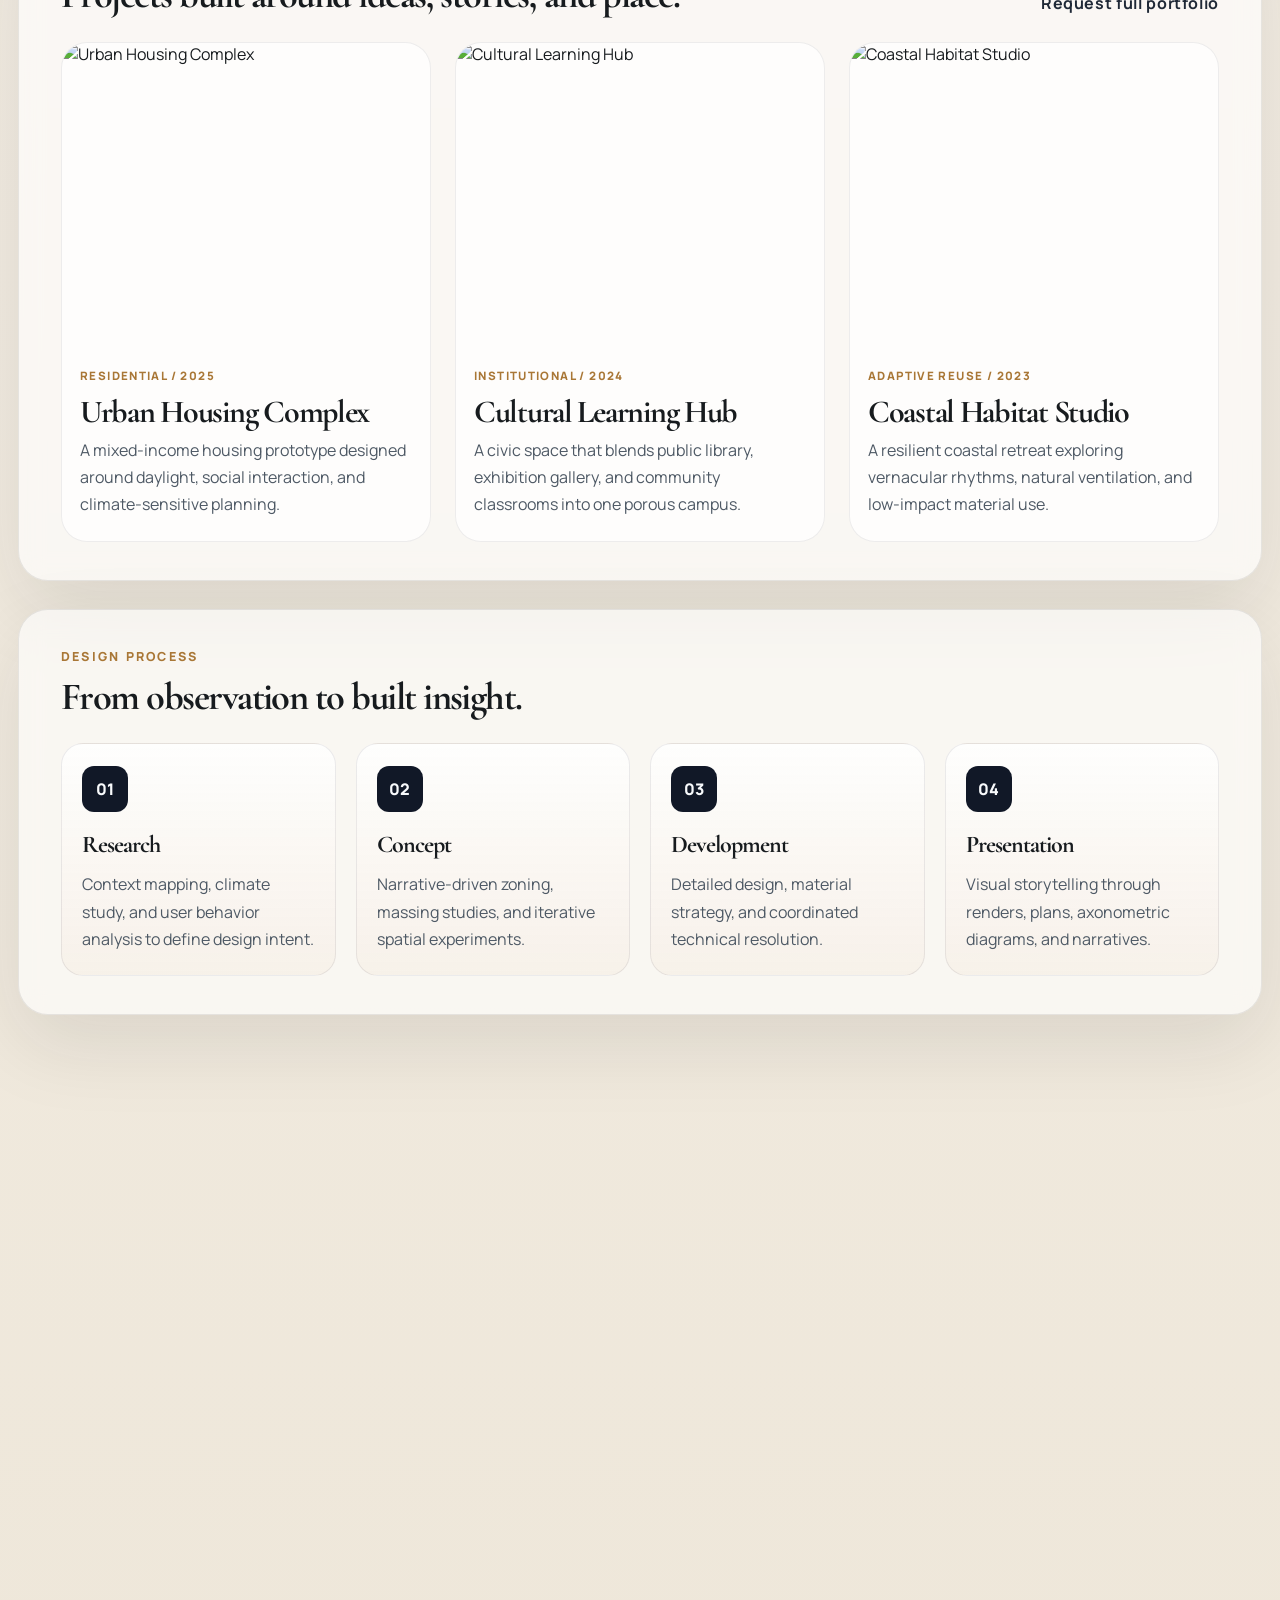
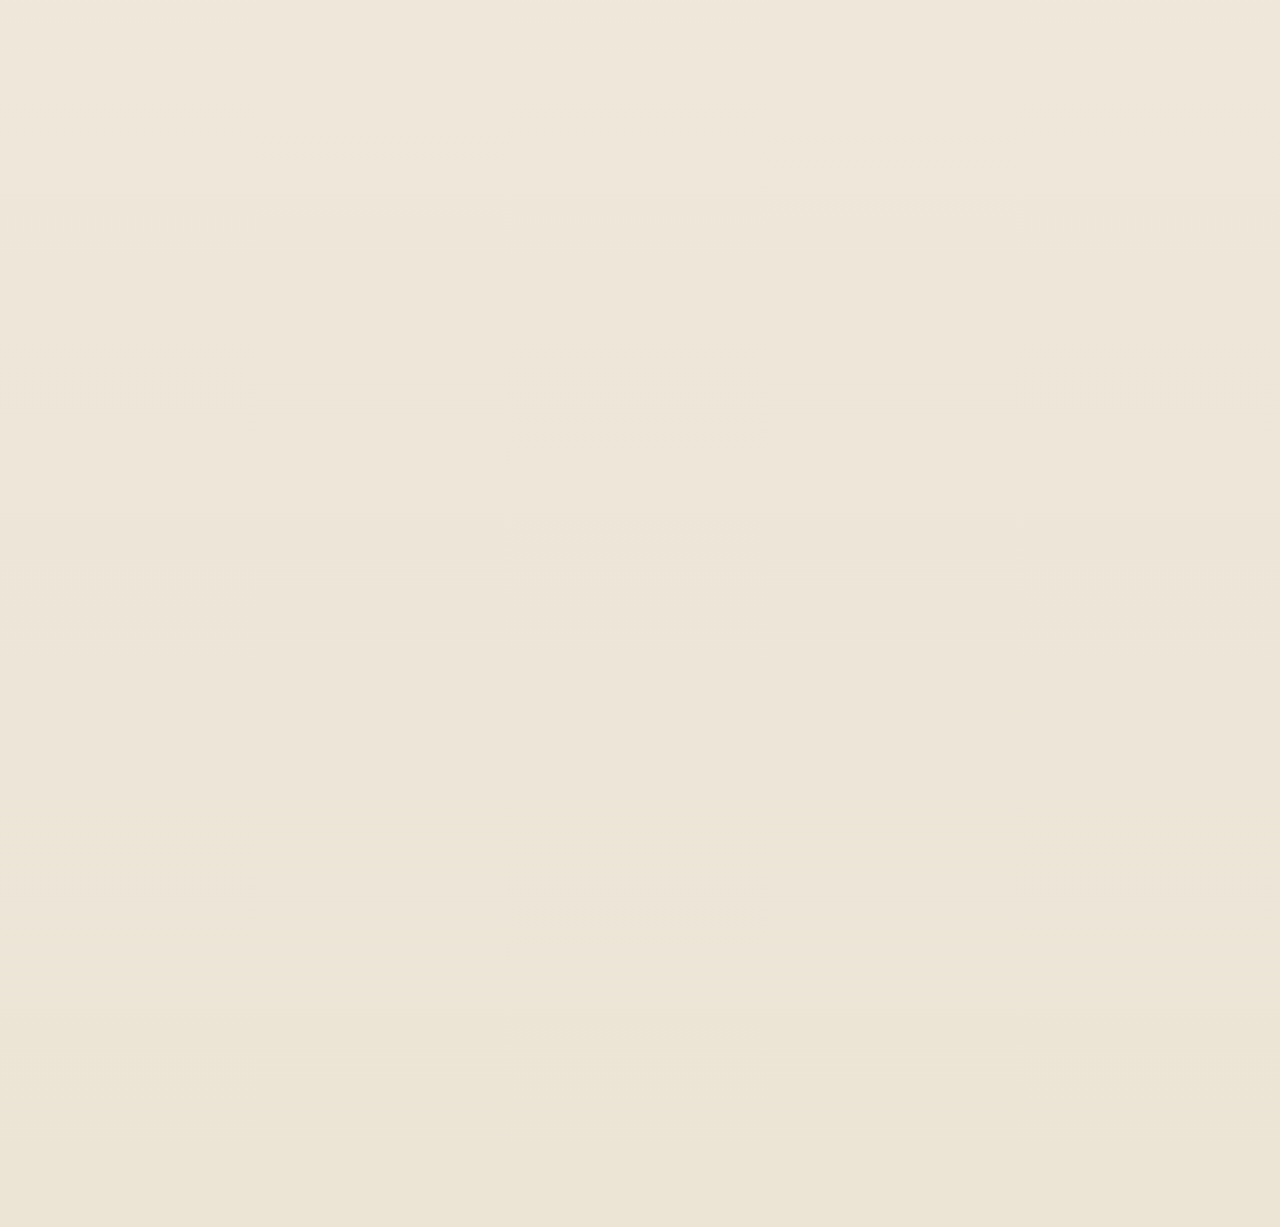
==== commit 31b798d8: "Add Tadao Ando quote to hero" ====
--- a/index.html
+++ b/index.html
@@ -31,6 +31,10 @@
           <div class="hero-copy">
             <p class="eyebrow">2nd Year Architecture Student</p>
             <h1>Designing spaces that feel human, sustainable, and timeless.</h1>
+            <blockquote class="hero-quote">
+              “I don't believe architecture has to speak too much. It should remain silent and let
+              nature in the guise of sunlight and wind.” – Tadao Ando
+            </blockquote>
             <p class="lead">
               I’m Romit Dutta, a 2nd-year architecture student at Jadavpur University focused on
               creating meaningful environments through thoughtful planning, material
--- a/style.css
+++ b/style.css
@@ -155,6 +155,19 @@
   line-height: 1.85;
 }
 
+.hero-quote {
+  margin: 18px 0 0;
+  max-width: 700px;
+  padding-left: 18px;
+  border-left: 2px solid rgba(169, 119, 54, 0.8);
+  color: #2d363b;
+  font-family: 'Cormorant Garamond', serif;
+  font-size: clamp(1.5rem, 2vw, 2.25rem);
+  line-height: 1.2;
+  font-style: italic;
+  letter-spacing: 0.01em;
+}
+
 .hero-meta {
   display: flex;
   flex-wrap: wrap;
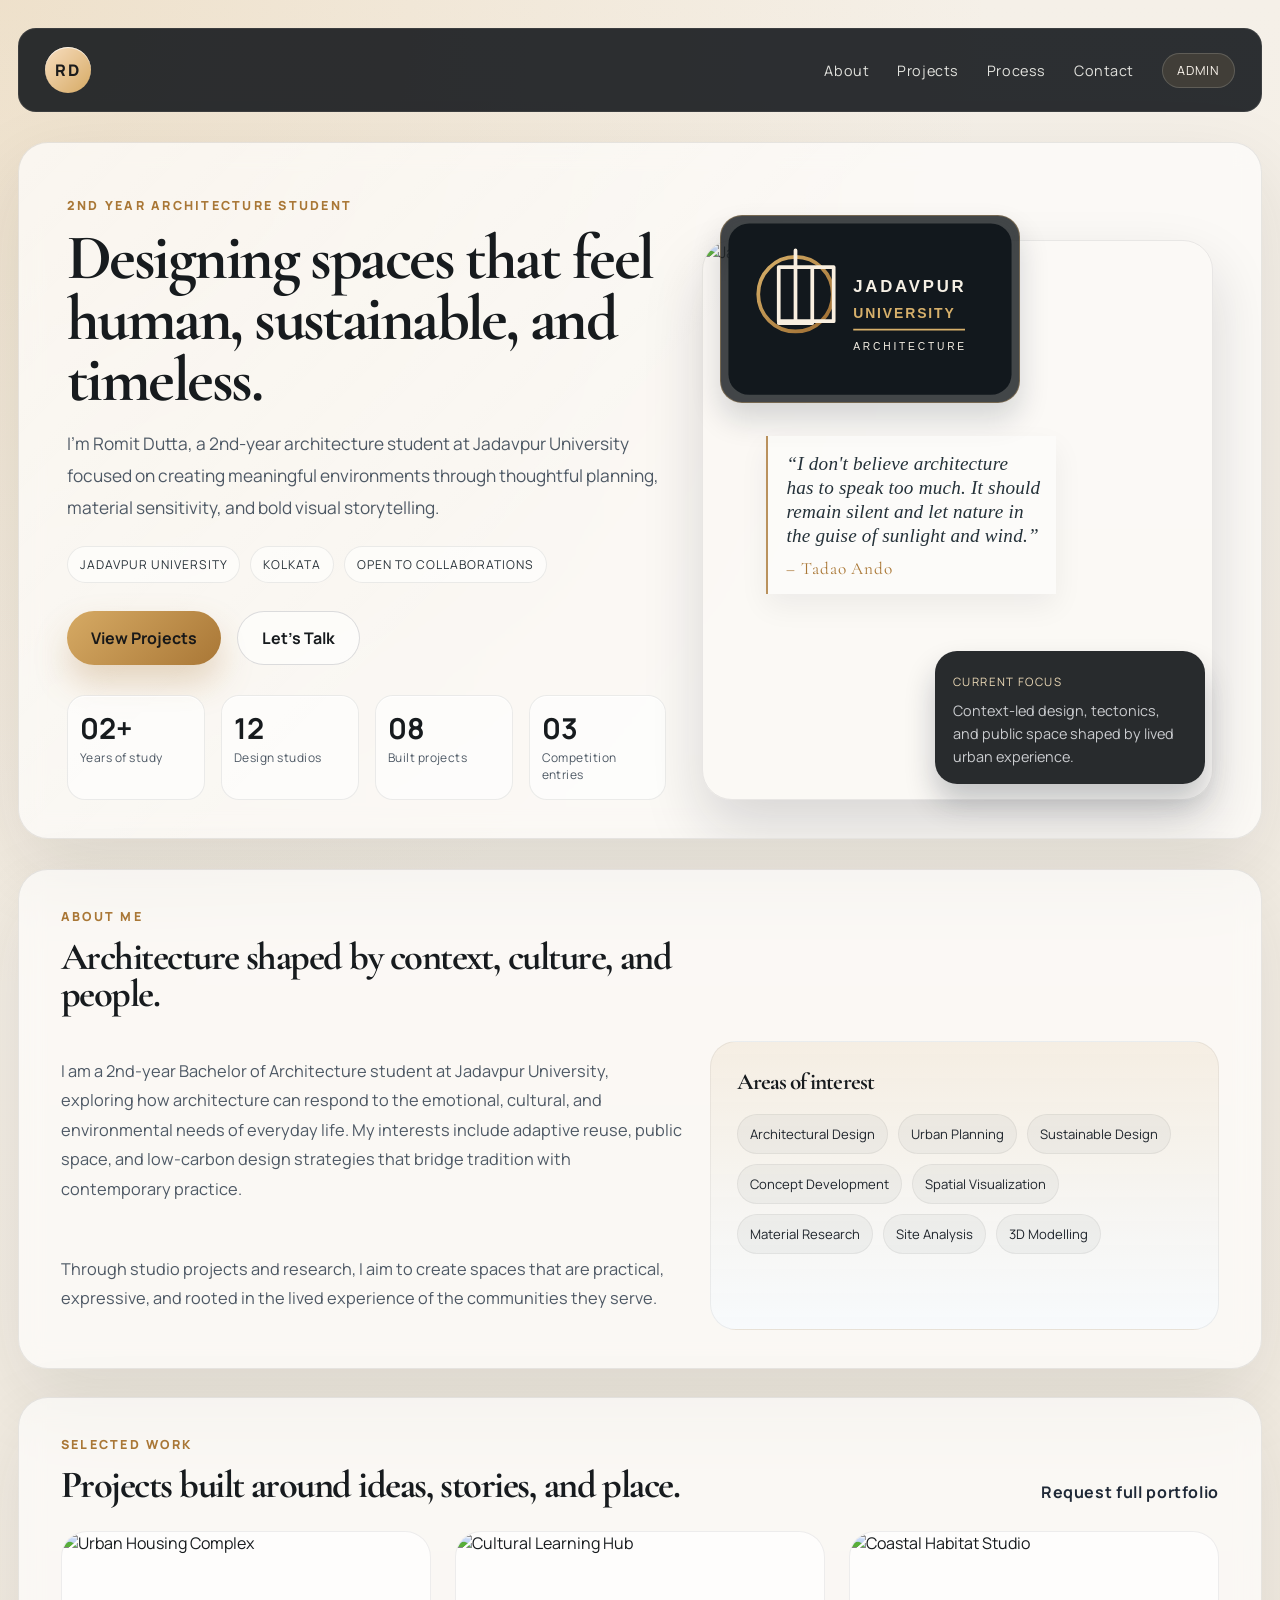
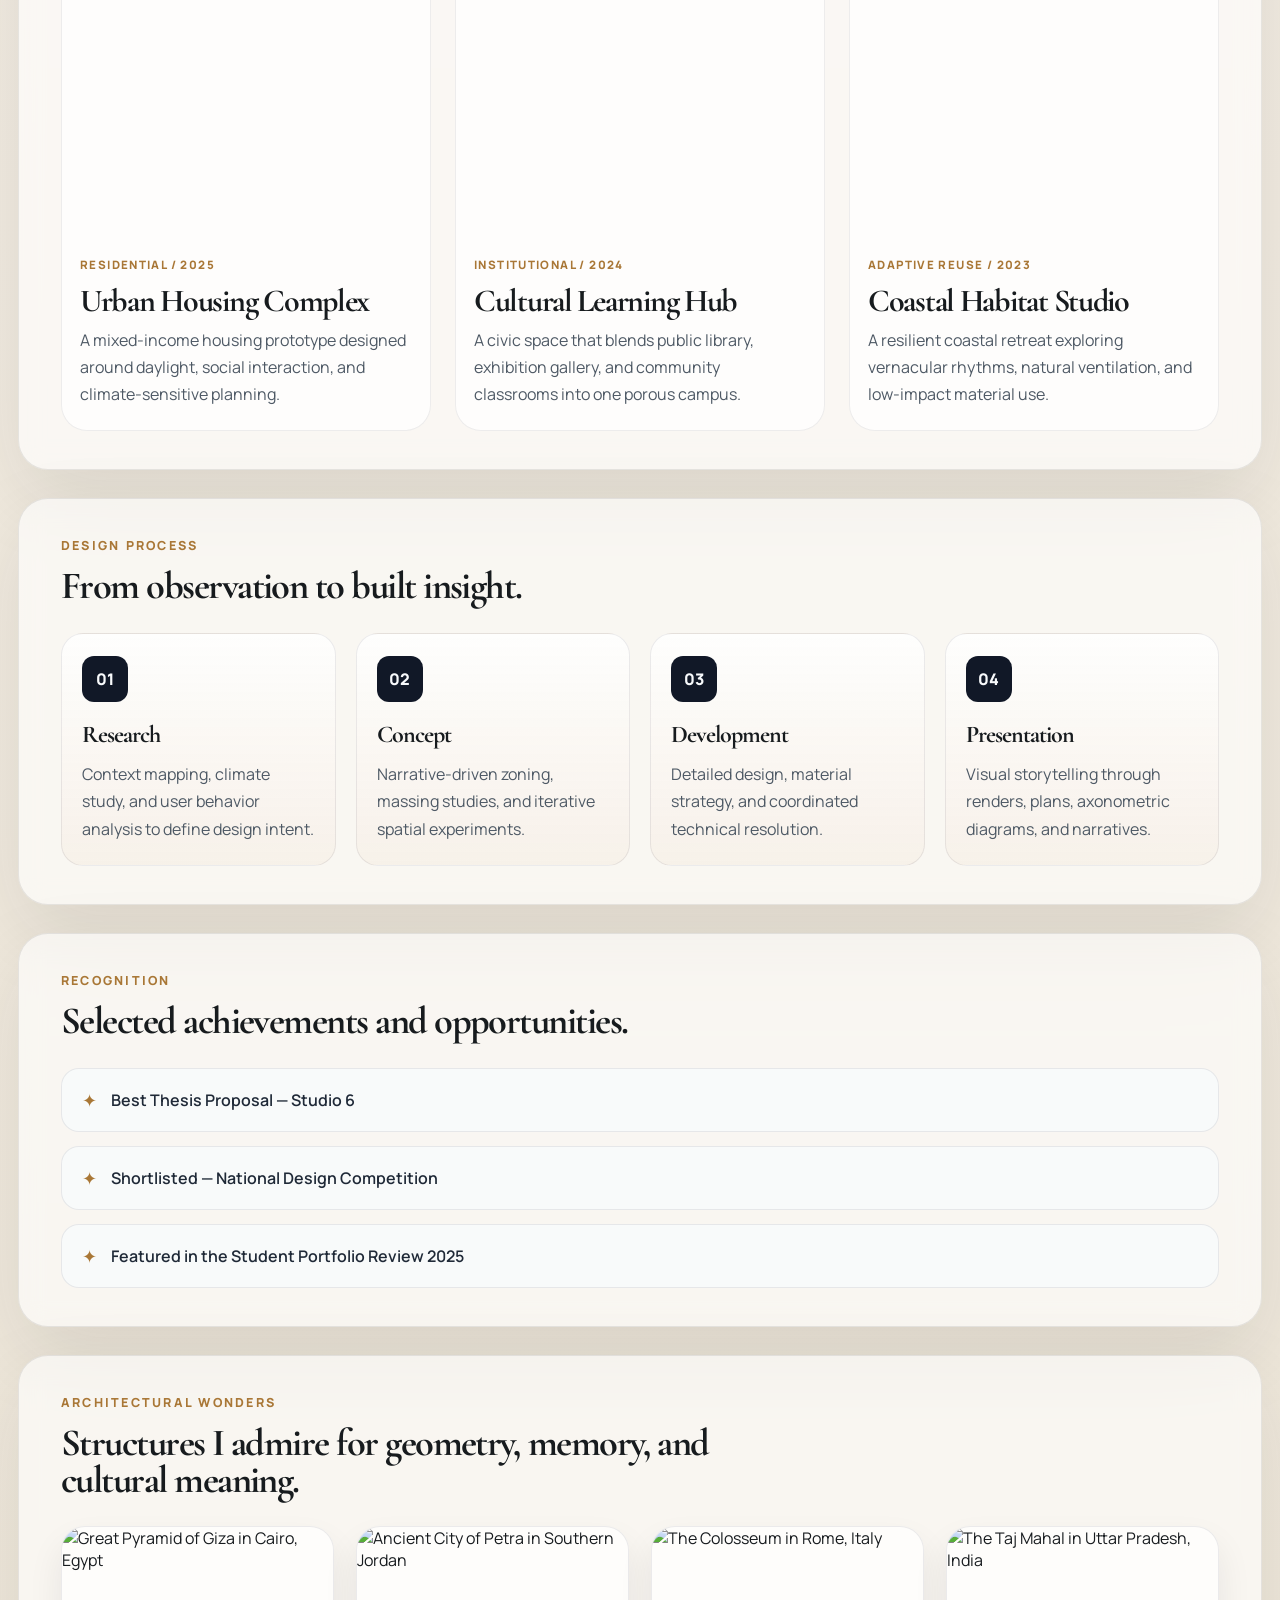
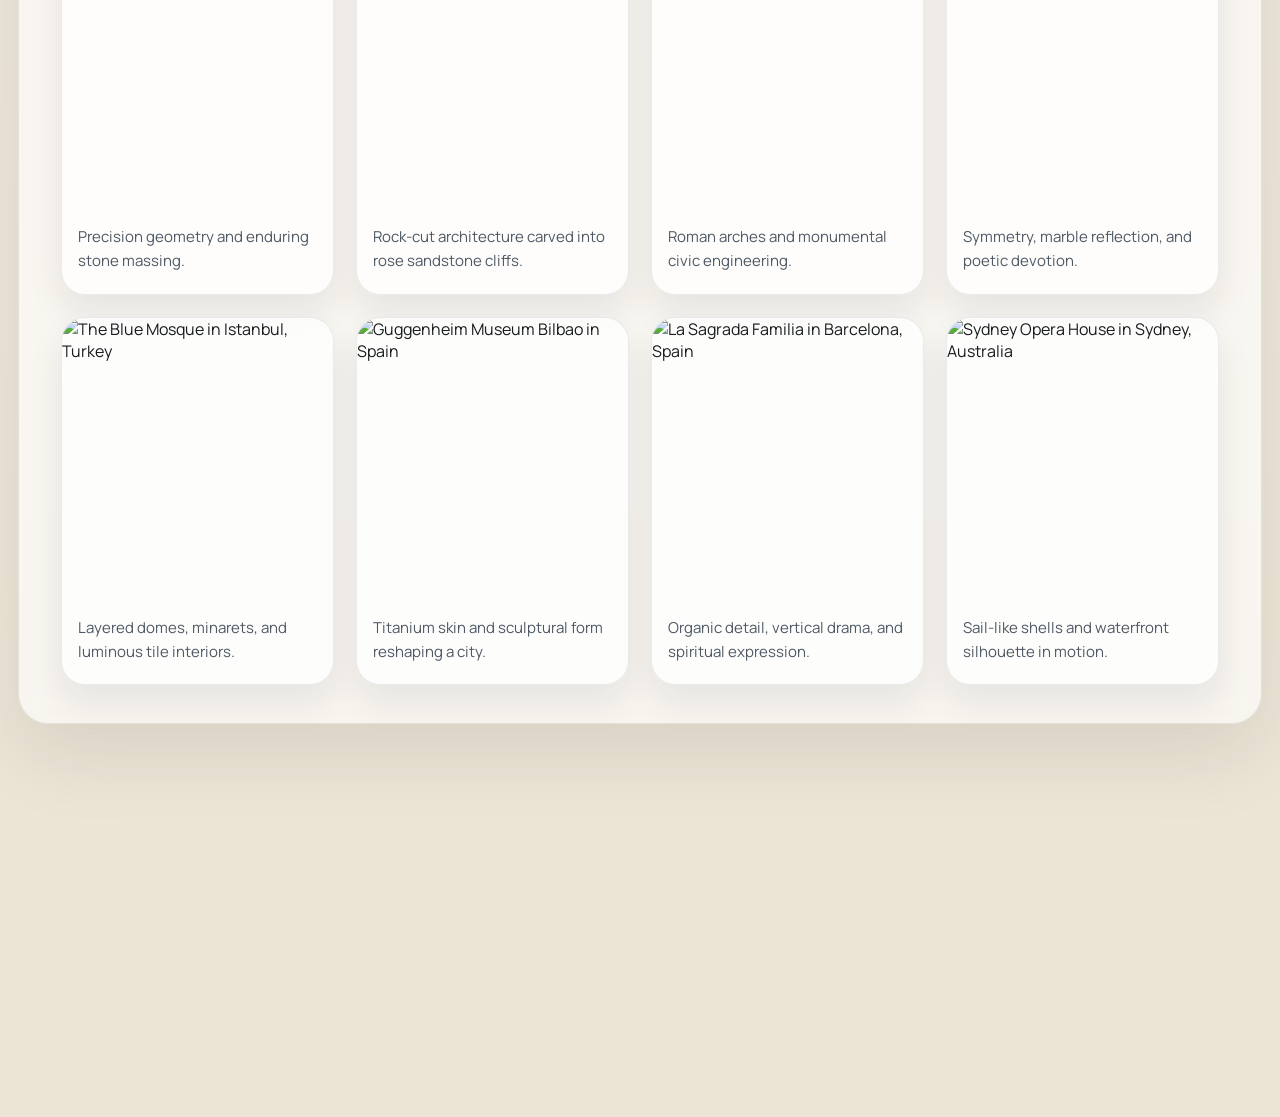
==== commit 8691ffe8: "Place Ando quote in hero visual and update design studio image" ====
--- a/index.html
+++ b/index.html
@@ -31,10 +31,6 @@
           <div class="hero-copy">
             <p class="eyebrow">2nd Year Architecture Student</p>
             <h1>Designing spaces that feel human, sustainable, and timeless.</h1>
-            <blockquote class="hero-quote">
-              “I don't believe architecture has to speak too much. It should remain silent and let
-              nature in the guise of sunlight and wind.” – Tadao Ando
-            </blockquote>
             <p class="lead">
               I’m Romit Dutta, a 2nd-year architecture student at Jadavpur University focused on
               creating meaningful environments through thoughtful planning, material
@@ -75,8 +71,12 @@
                 <text x="142" y="144" fill="#f6f0e5" font-family="Arial, Helvetica, sans-serif" font-size="11" letter-spacing="3">ARCHITECTURE</text>
               </svg>
             </div>
+            <blockquote class="hero-quote-panel">
+              “I don't believe architecture has to speak too much. It should remain silent and let nature in the guise of sunlight and wind.”
+              <span>– Tadao Ando</span>
+            </blockquote>
             <div class="image-panel large department-panel">
-              <img src="https://jadavpuruniversity.in/storage/2021/09/1_Department-of-Architecture-M-G-scaled.jpeg" alt="Jadavpur University Department of Architecture" />
+              <img src="https://jadavpuruniversity.in/storage/2021/09/Design-Studio-M-G.jpg" alt="Jadavpur University Design Studio" />
             </div>
             <div class="floating-card">
               <span class="tag">Current focus</span>
--- a/style.css
+++ b/style.css
@@ -155,17 +155,32 @@
   line-height: 1.85;
 }
 
-.hero-quote {
-  margin: 18px 0 0;
-  max-width: 700px;
-  padding-left: 18px;
+.hero-quote-panel {
+  position: absolute;
+  left: 24px;
+  top: 220px;
+  width: min(82%, 290px);
+  padding: 16px 16px 14px 18px;
   border-left: 2px solid rgba(169, 119, 54, 0.8);
-  color: #2d363b;
+  background: rgba(255,255,255,0.34);
+  color: #243139;
   font-family: 'Cormorant Garamond', serif;
-  font-size: clamp(1.5rem, 2vw, 2.25rem);
-  line-height: 1.2;
+  font-size: clamp(1.15rem, 1.5vw, 1.8rem);
+  line-height: 1.25;
   font-style: italic;
   letter-spacing: 0.01em;
+  z-index: 3;
+  box-shadow: 0 12px 28px rgba(17, 23, 31, 0.06);
+}
+
+.hero-quote-panel span {
+  display: block;
+  margin-top: 10px;
+  font-size: 0.9em;
+  font-style: normal;
+  letter-spacing: 0.05em;
+  text-transform: none;
+  color: var(--gold-deep);
 }
 
 .hero-meta {
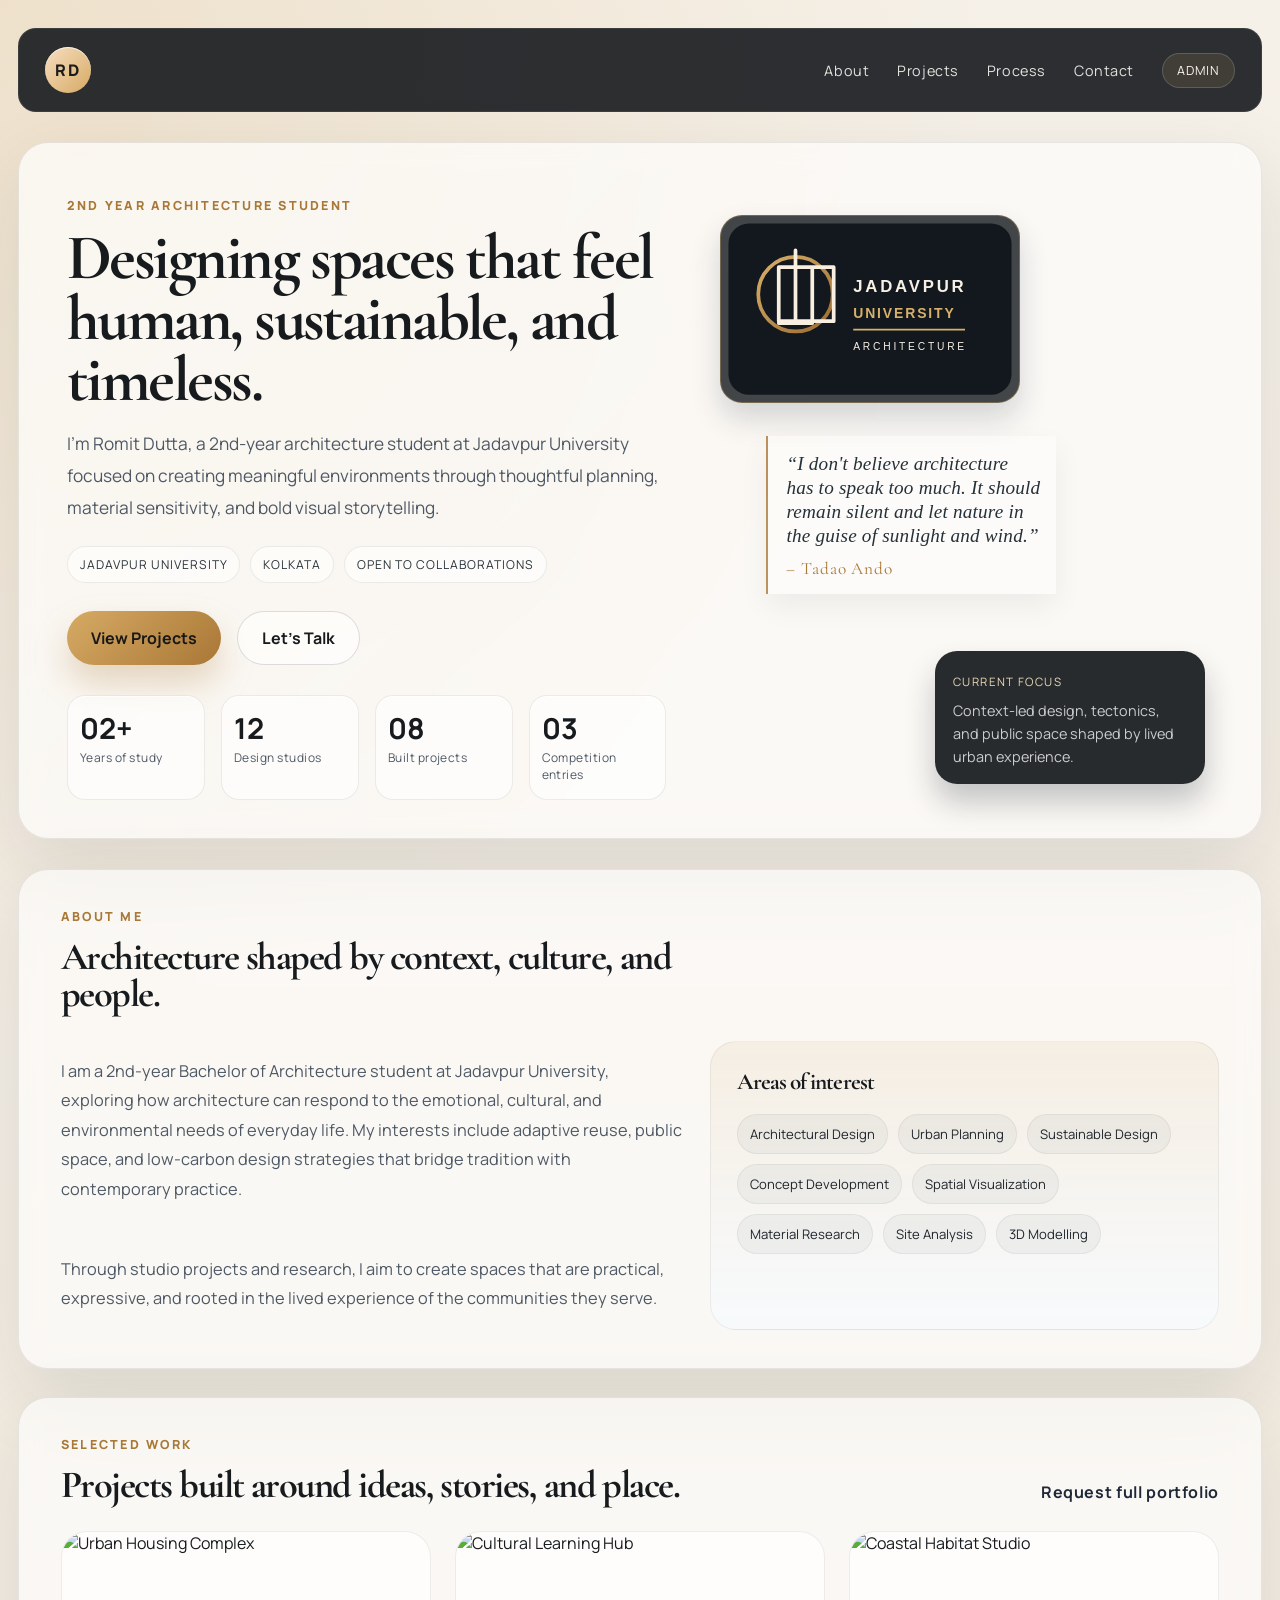
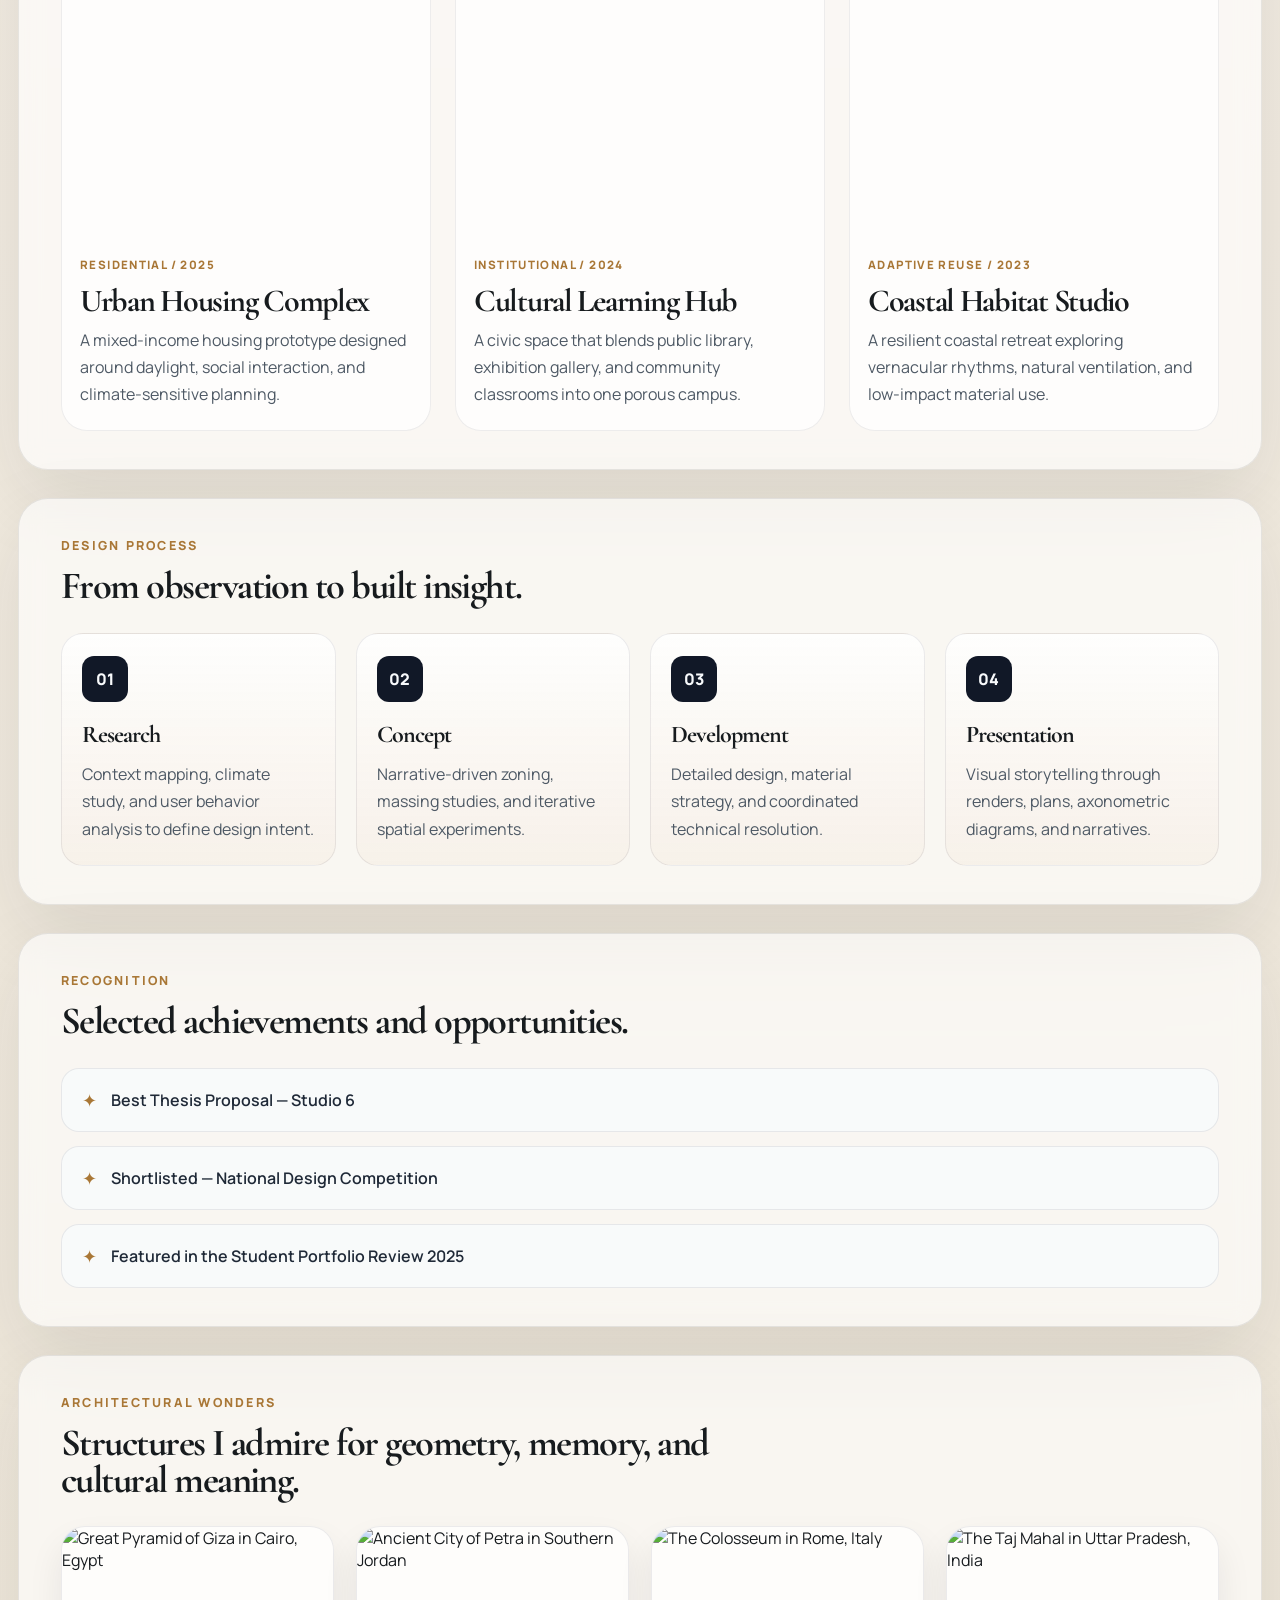
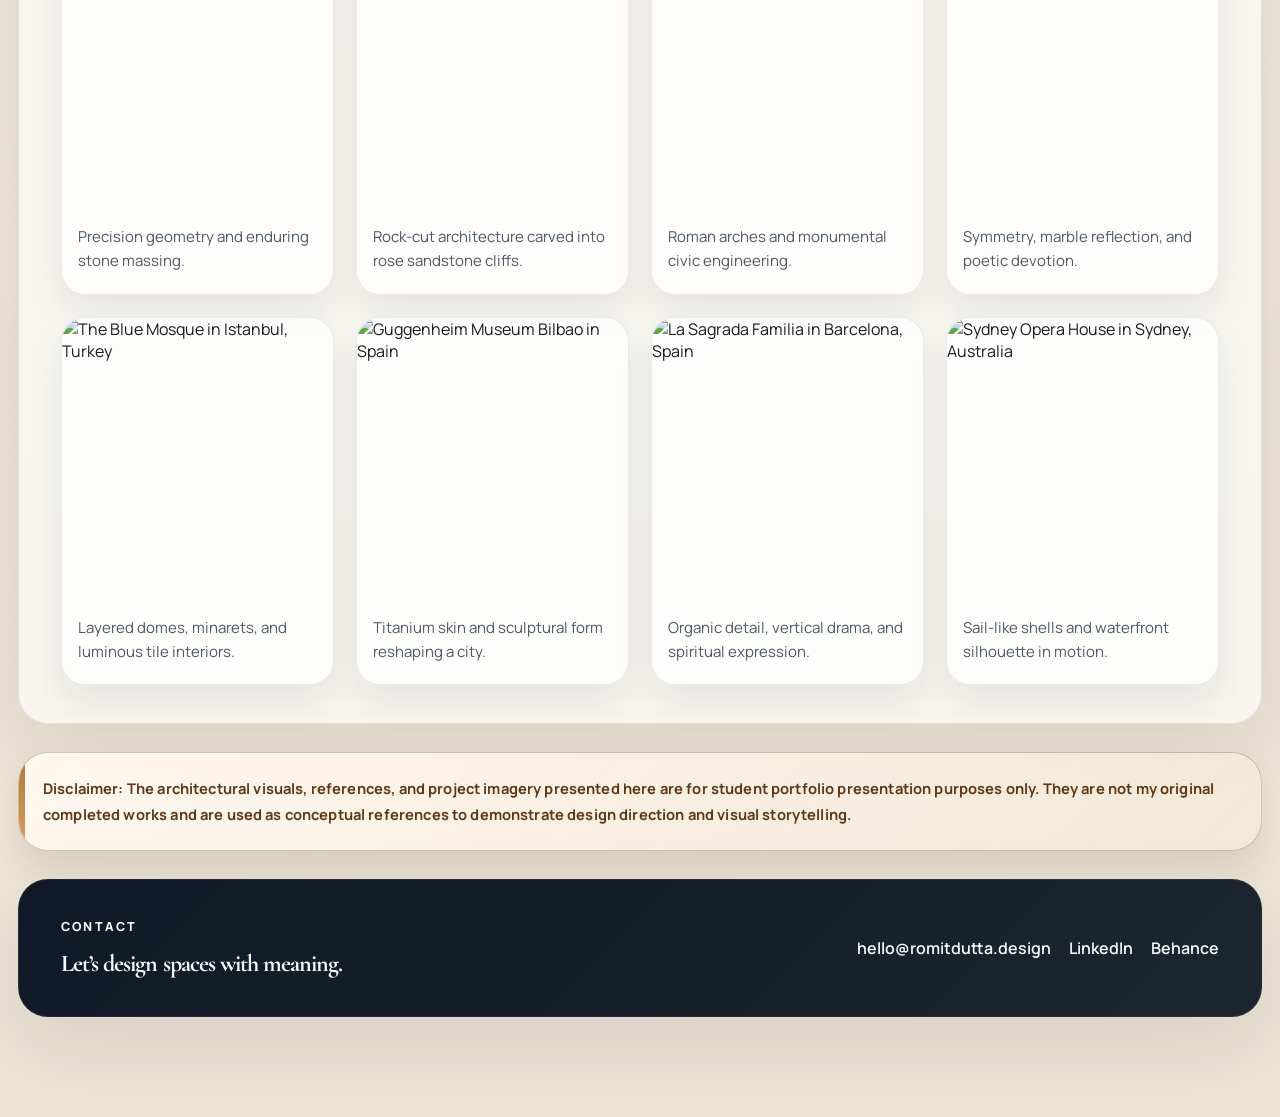
==== commit 82e72449: "Remove overlapping hero image and keep logo-only visual" ====
--- a/index.html
+++ b/index.html
@@ -75,9 +75,6 @@
               “I don't believe architecture has to speak too much. It should remain silent and let nature in the guise of sunlight and wind.”
               <span>– Tadao Ando</span>
             </blockquote>
-            <div class="image-panel large department-panel">
-              <img src="https://jadavpuruniversity.in/storage/2021/09/Design-Studio-M-G.jpg" alt="Jadavpur University Design Studio" />
-            </div>
             <div class="floating-card">
               <span class="tag">Current focus</span>
               <p>Context-led design, tectonics, and public space shaped by lived urban experience.</p>
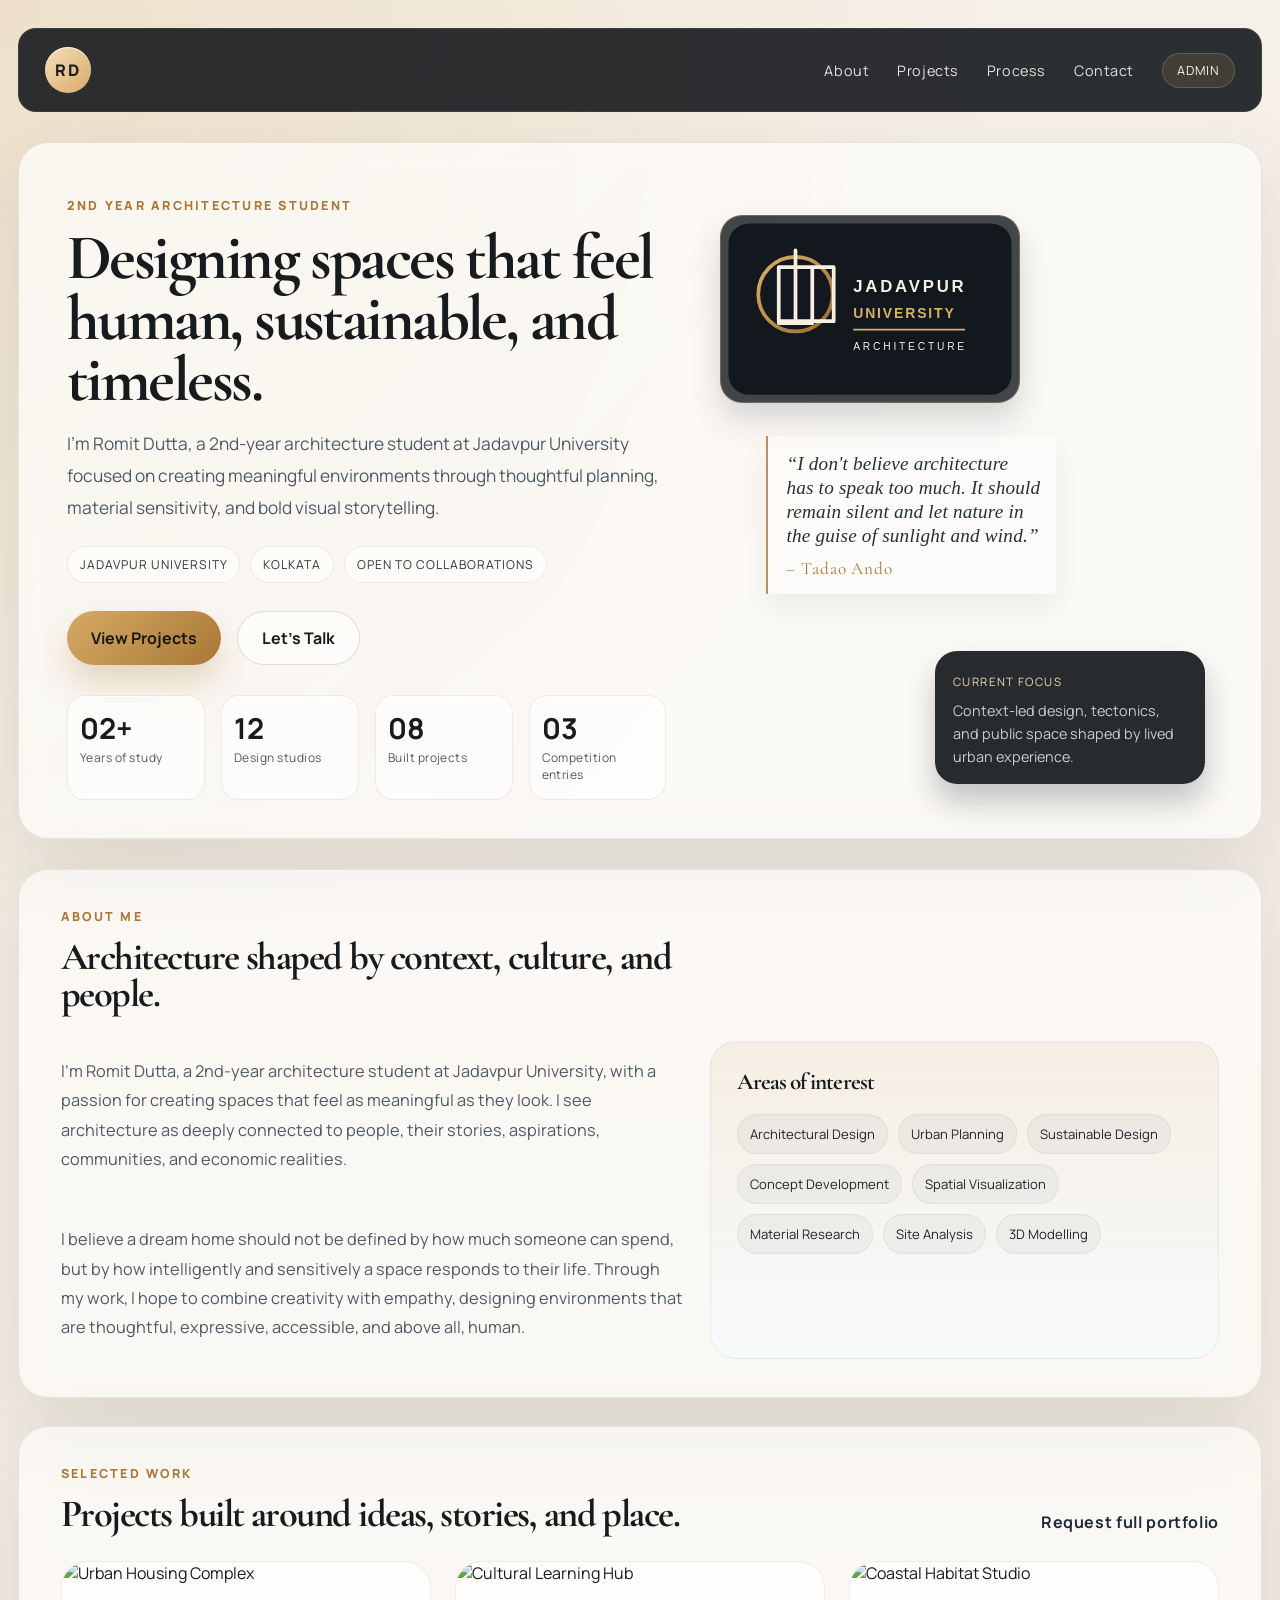
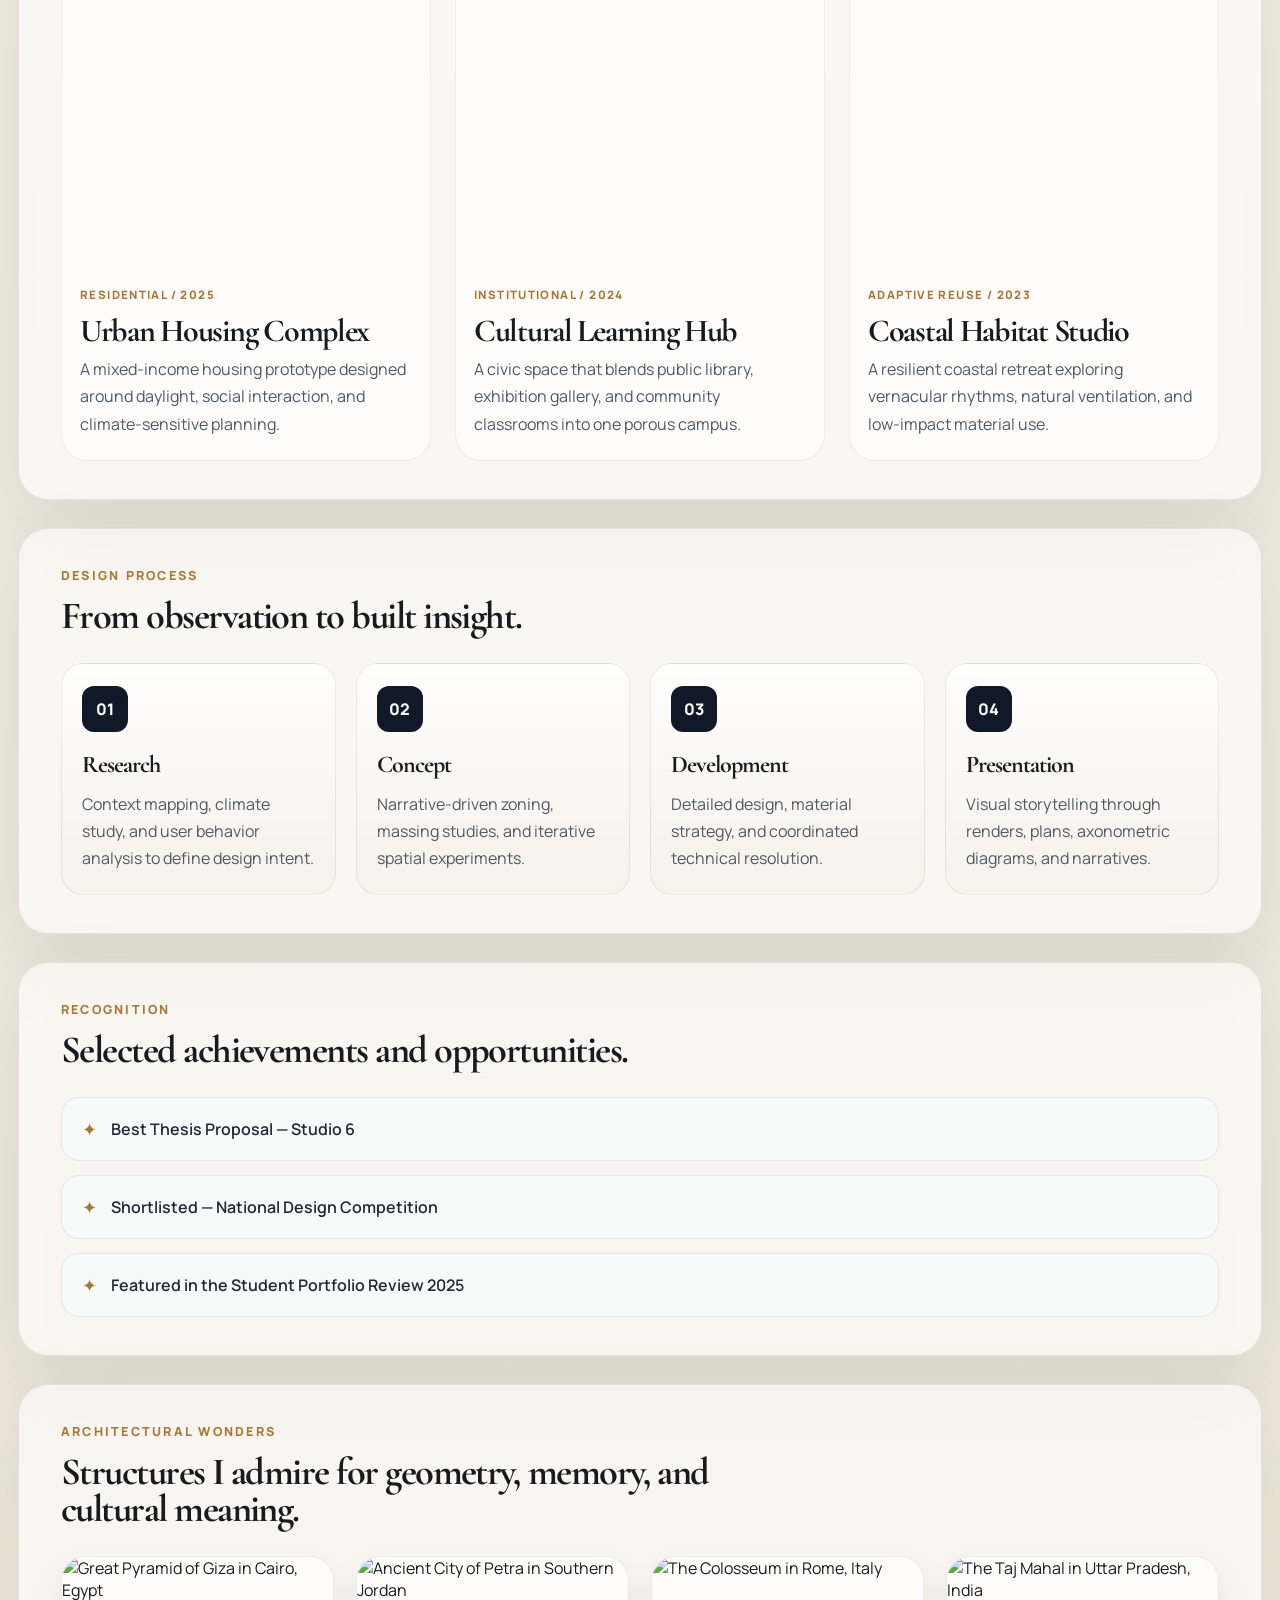
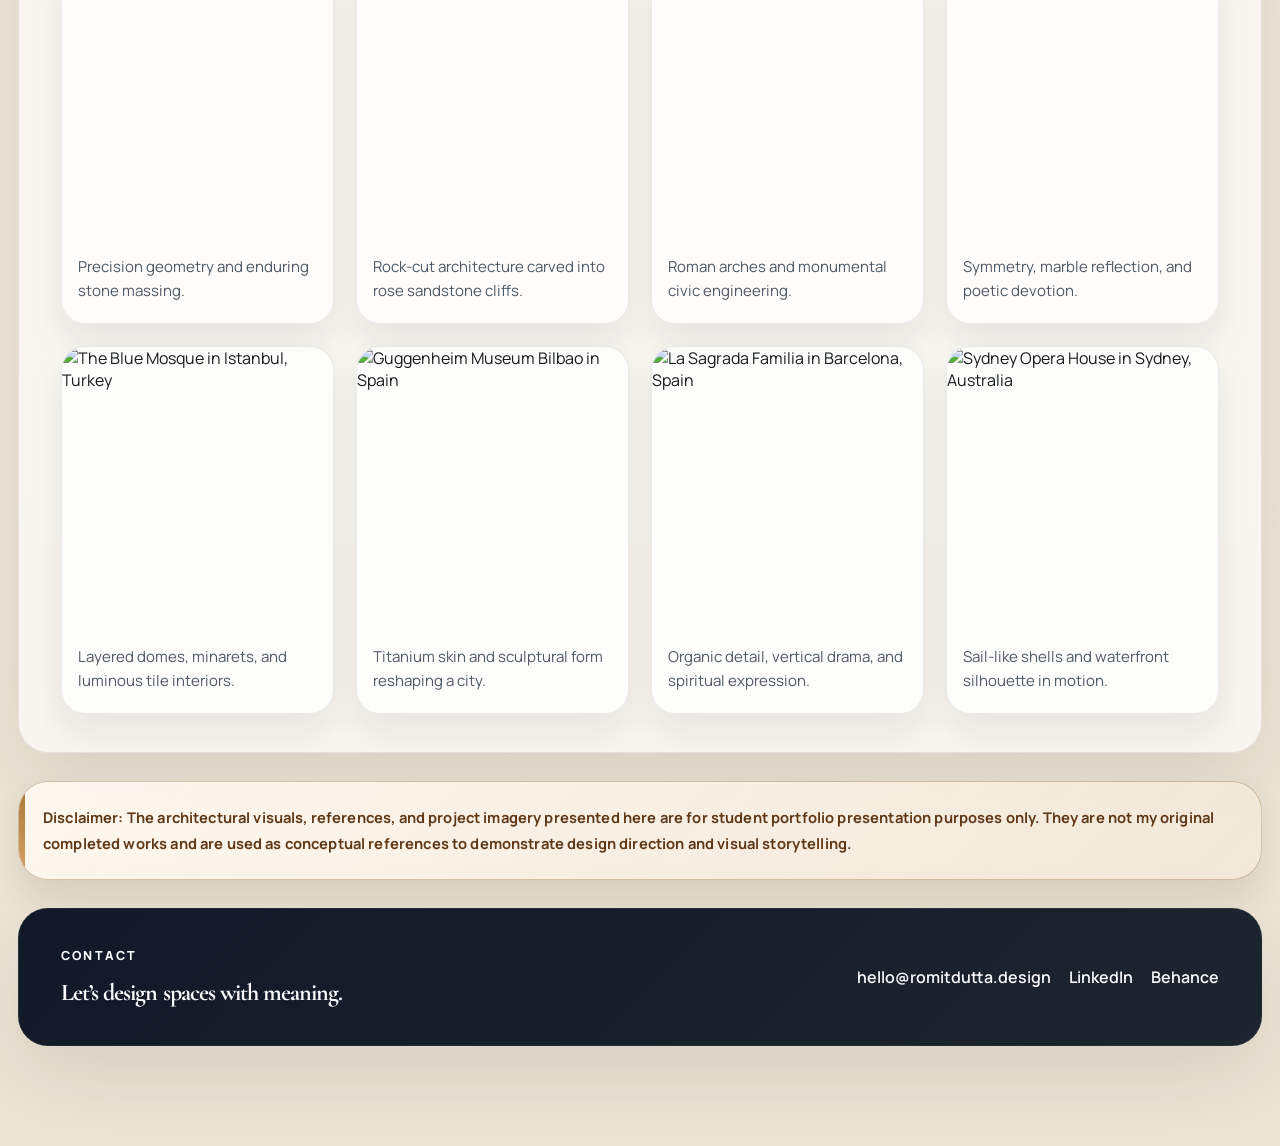
==== commit b21632e9: "Update About section wording" ====
--- a/index.html
+++ b/index.html
@@ -90,14 +90,16 @@
           <div class="about-grid">
             <div class="about-copy">
               <p>
-                I am a 2nd-year Bachelor of Architecture student at Jadavpur University, exploring
-                how architecture can respond to the emotional, cultural, and environmental needs of
-                everyday life. My interests include adaptive reuse, public space, and low-carbon
-                design strategies that bridge tradition with contemporary practice.
+                I’m Romit Dutta, a 2nd-year architecture student at Jadavpur University, with a
+                passion for creating spaces that feel as meaningful as they look. I see architecture
+                as deeply connected to people, their stories, aspirations, communities, and economic
+                realities.
               </p>
               <p>
-                Through studio projects and research, I aim to create spaces that are practical,
-                expressive, and rooted in the lived experience of the communities they serve.
+                I believe a dream home should not be defined by how much someone can spend, but by
+                how intelligently and sensitively a space responds to their life. Through my work, I
+                hope to combine creativity with empathy, designing environments that are thoughtful,
+                expressive, accessible, and above all, human.
               </p>
             </div>
 
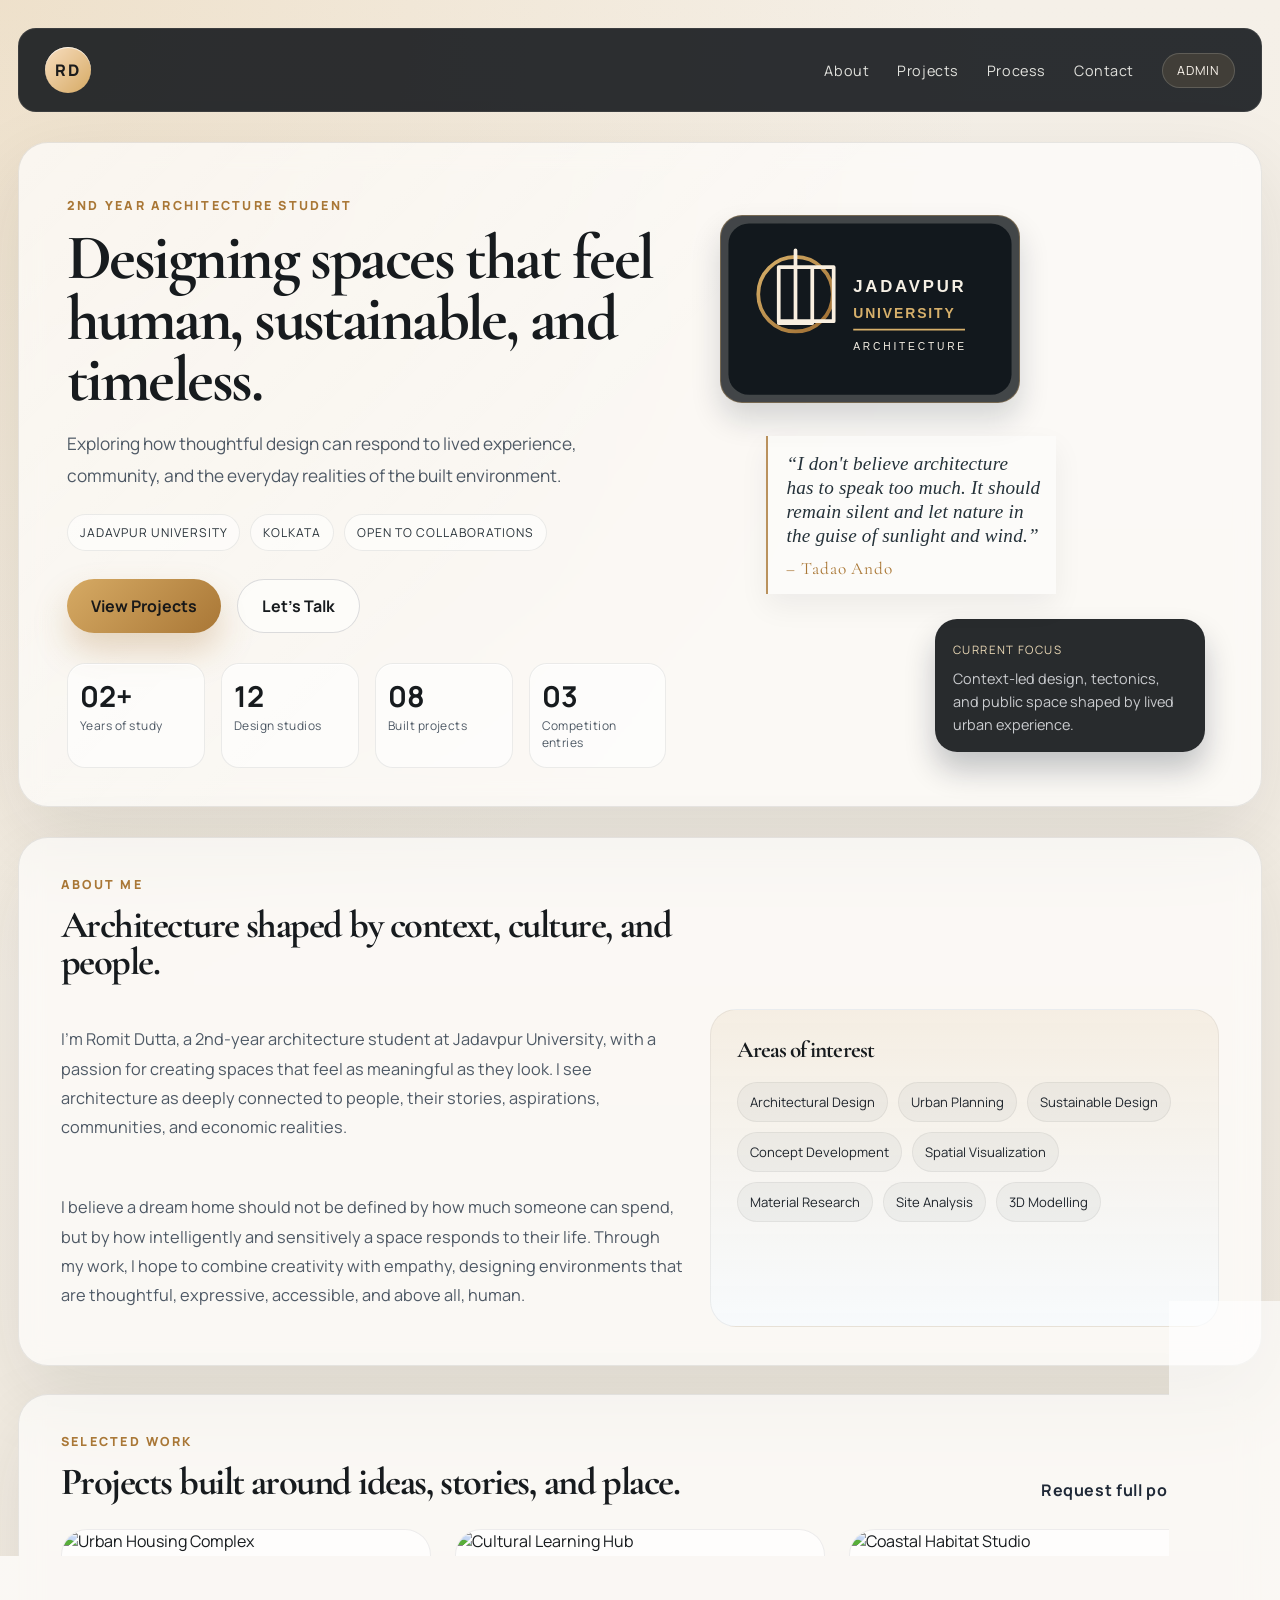
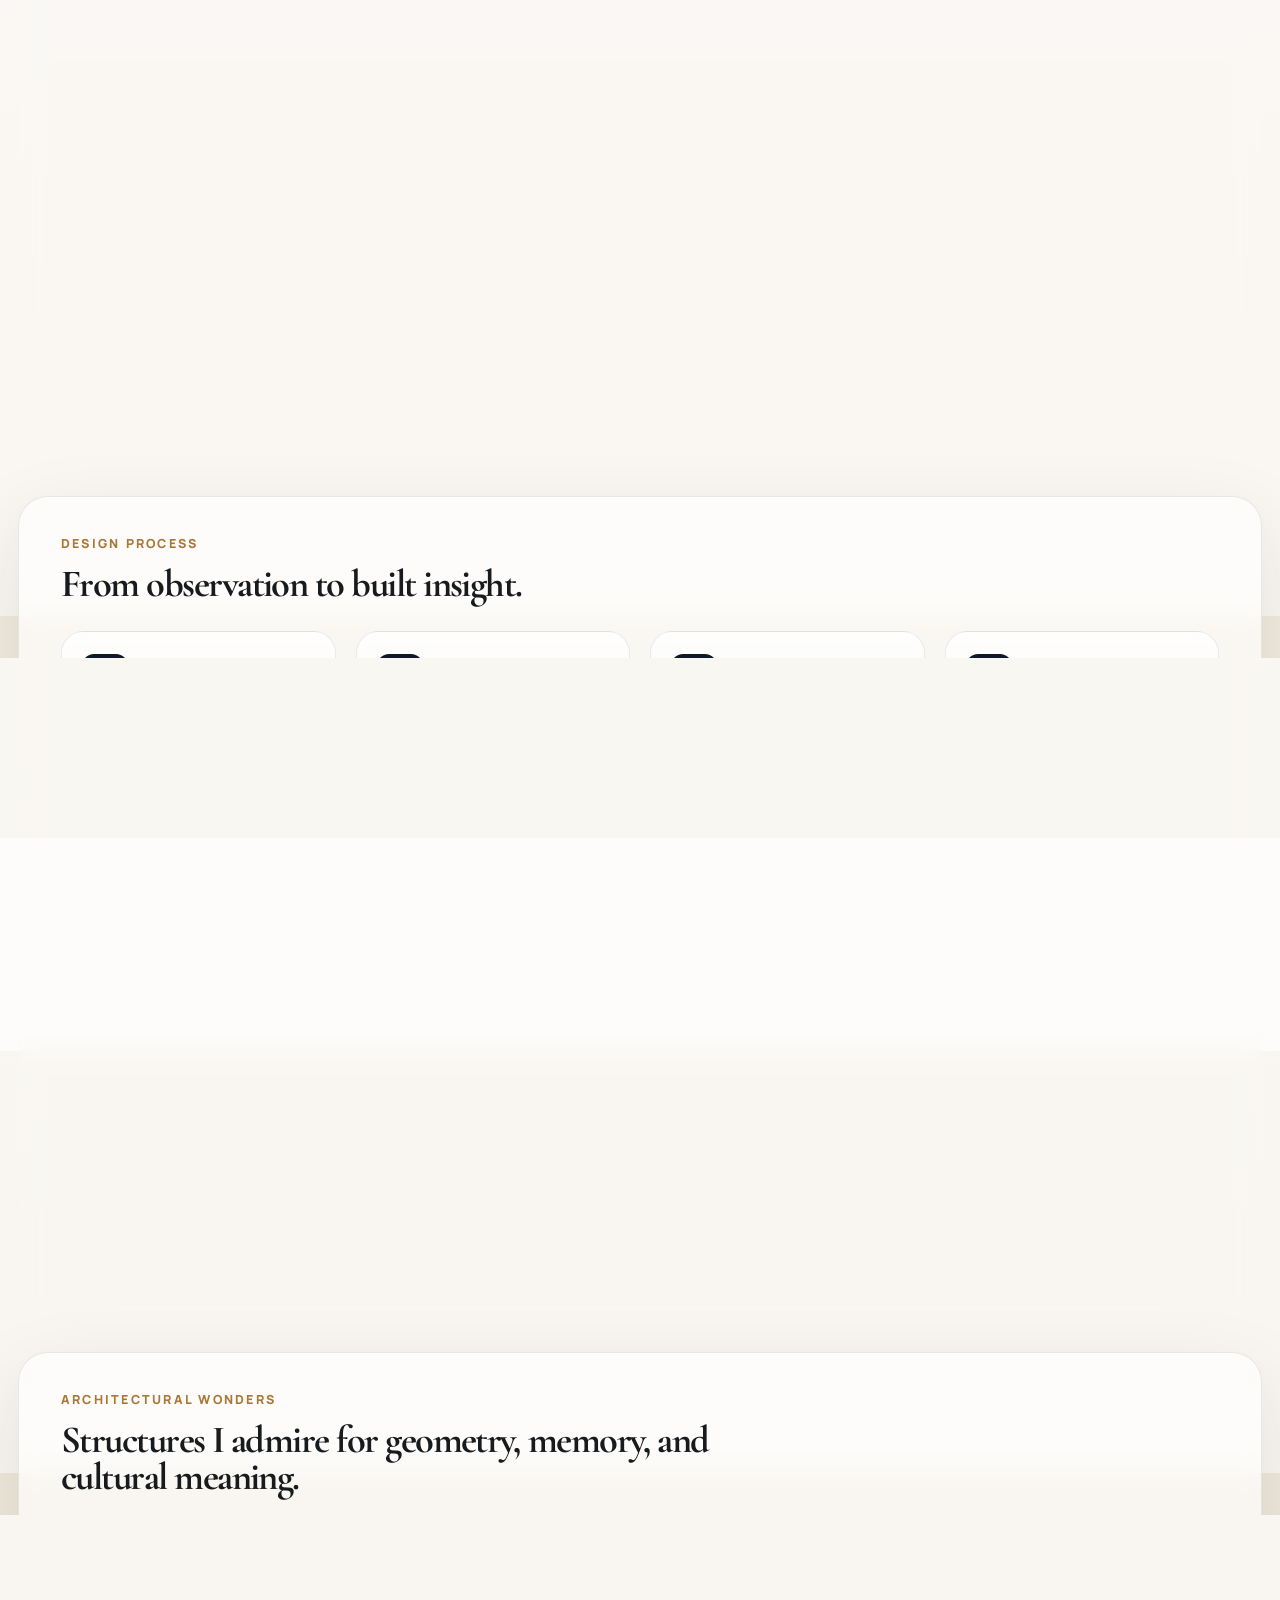
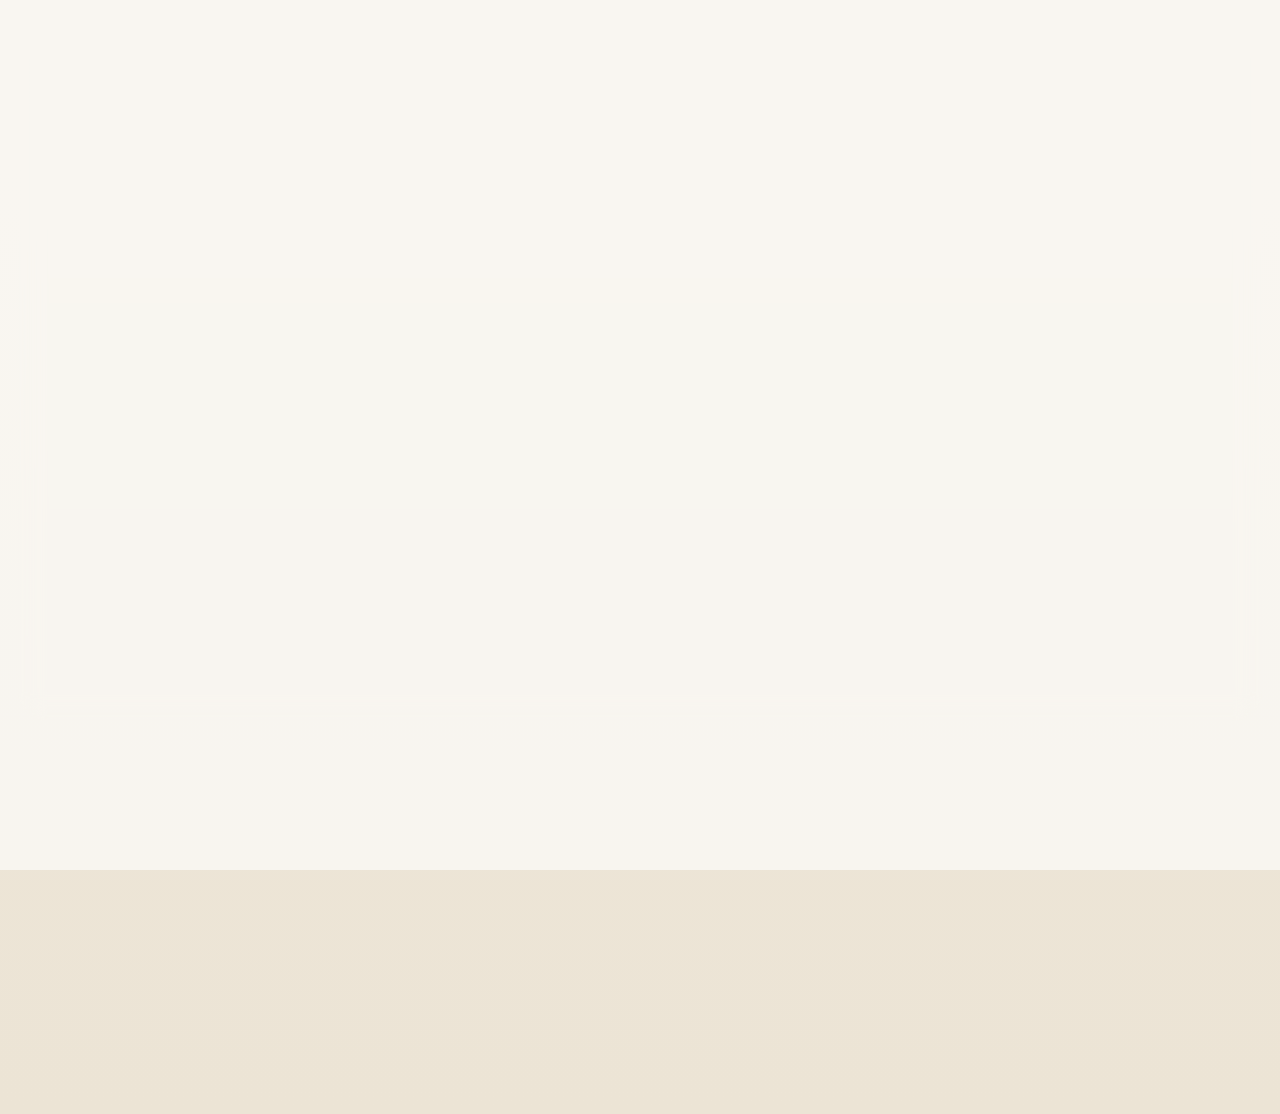
==== commit d8672a4e: "Remove duplicate hero intro copy" ====
--- a/index.html
+++ b/index.html
@@ -32,9 +32,8 @@
             <p class="eyebrow">2nd Year Architecture Student</p>
             <h1>Designing spaces that feel human, sustainable, and timeless.</h1>
             <p class="lead">
-              I’m Romit Dutta, a 2nd-year architecture student at Jadavpur University focused on
-              creating meaningful environments through thoughtful planning, material
-              sensitivity, and bold visual storytelling.
+              Exploring how thoughtful design can respond to lived experience, community, and the
+              everyday realities of the built environment.
             </p>
             <div class="hero-meta" aria-label="Profile summary">
               <span>Jadavpur University</span>
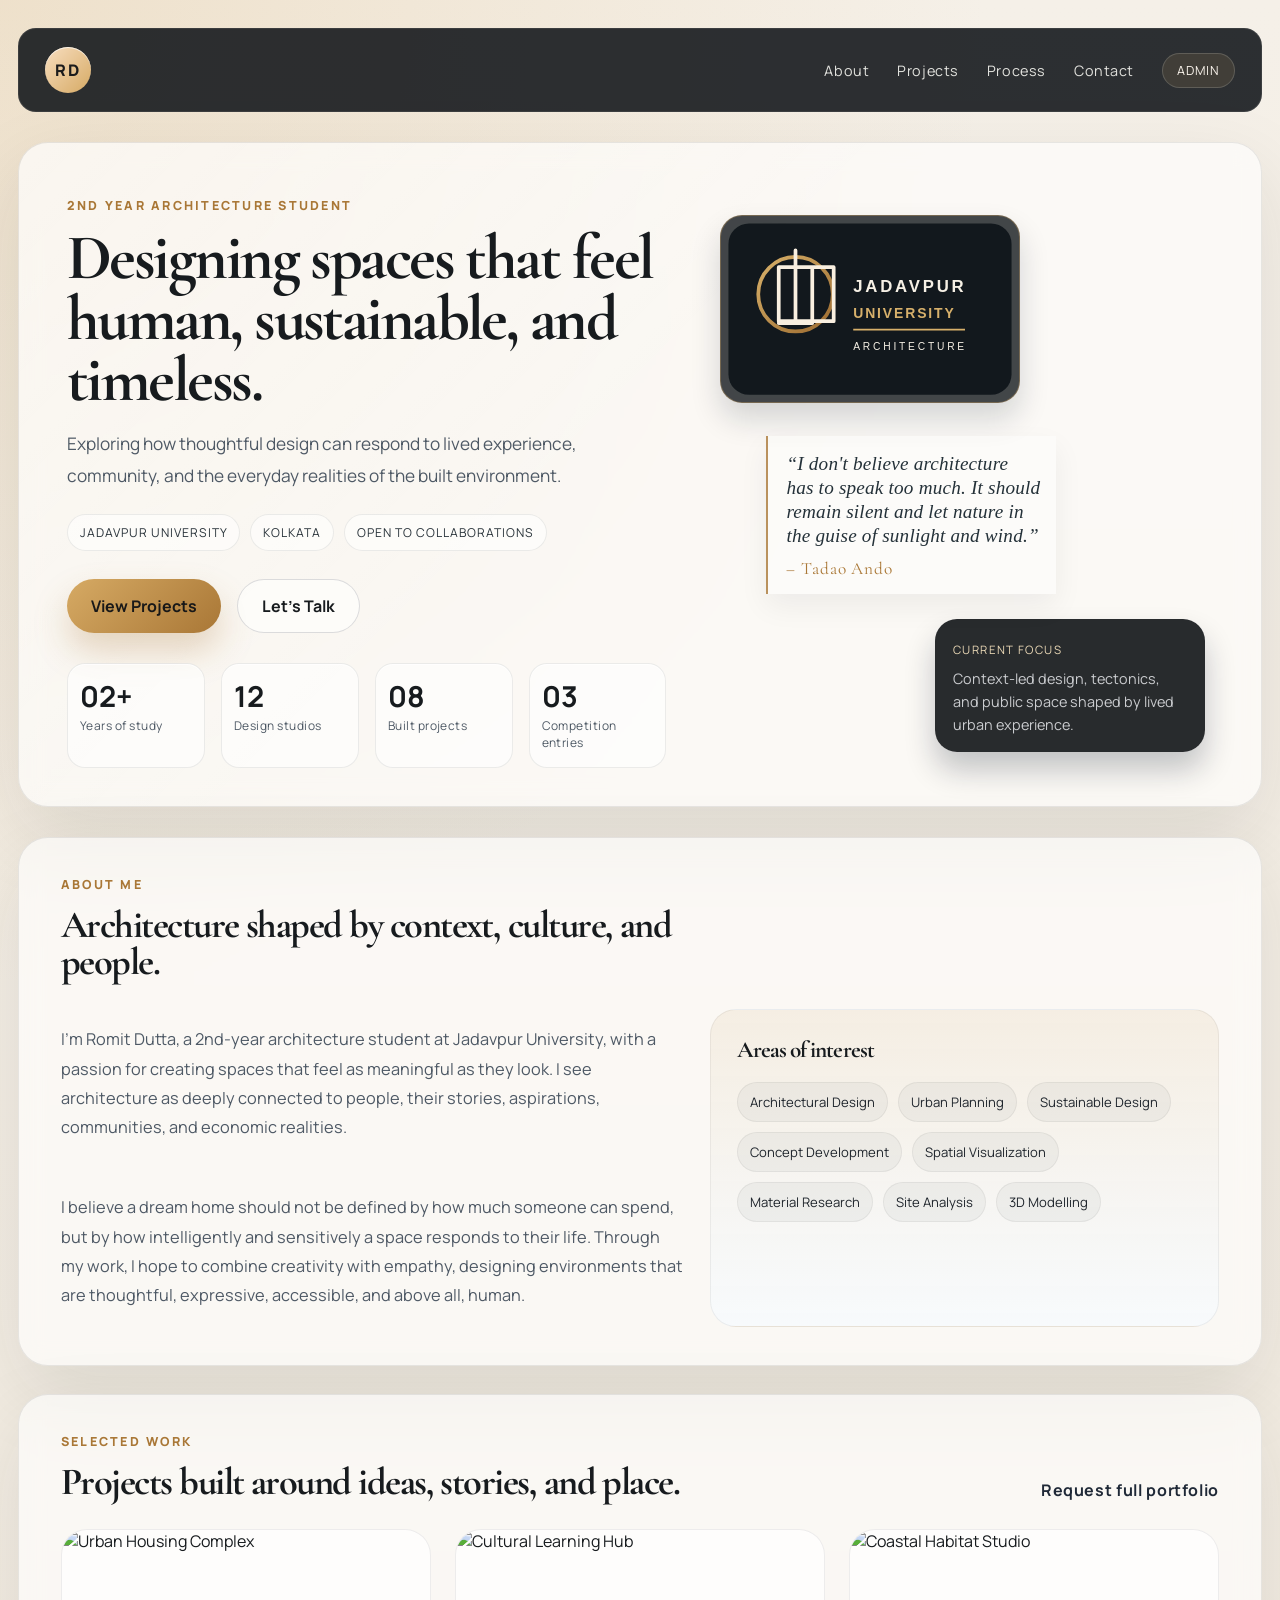
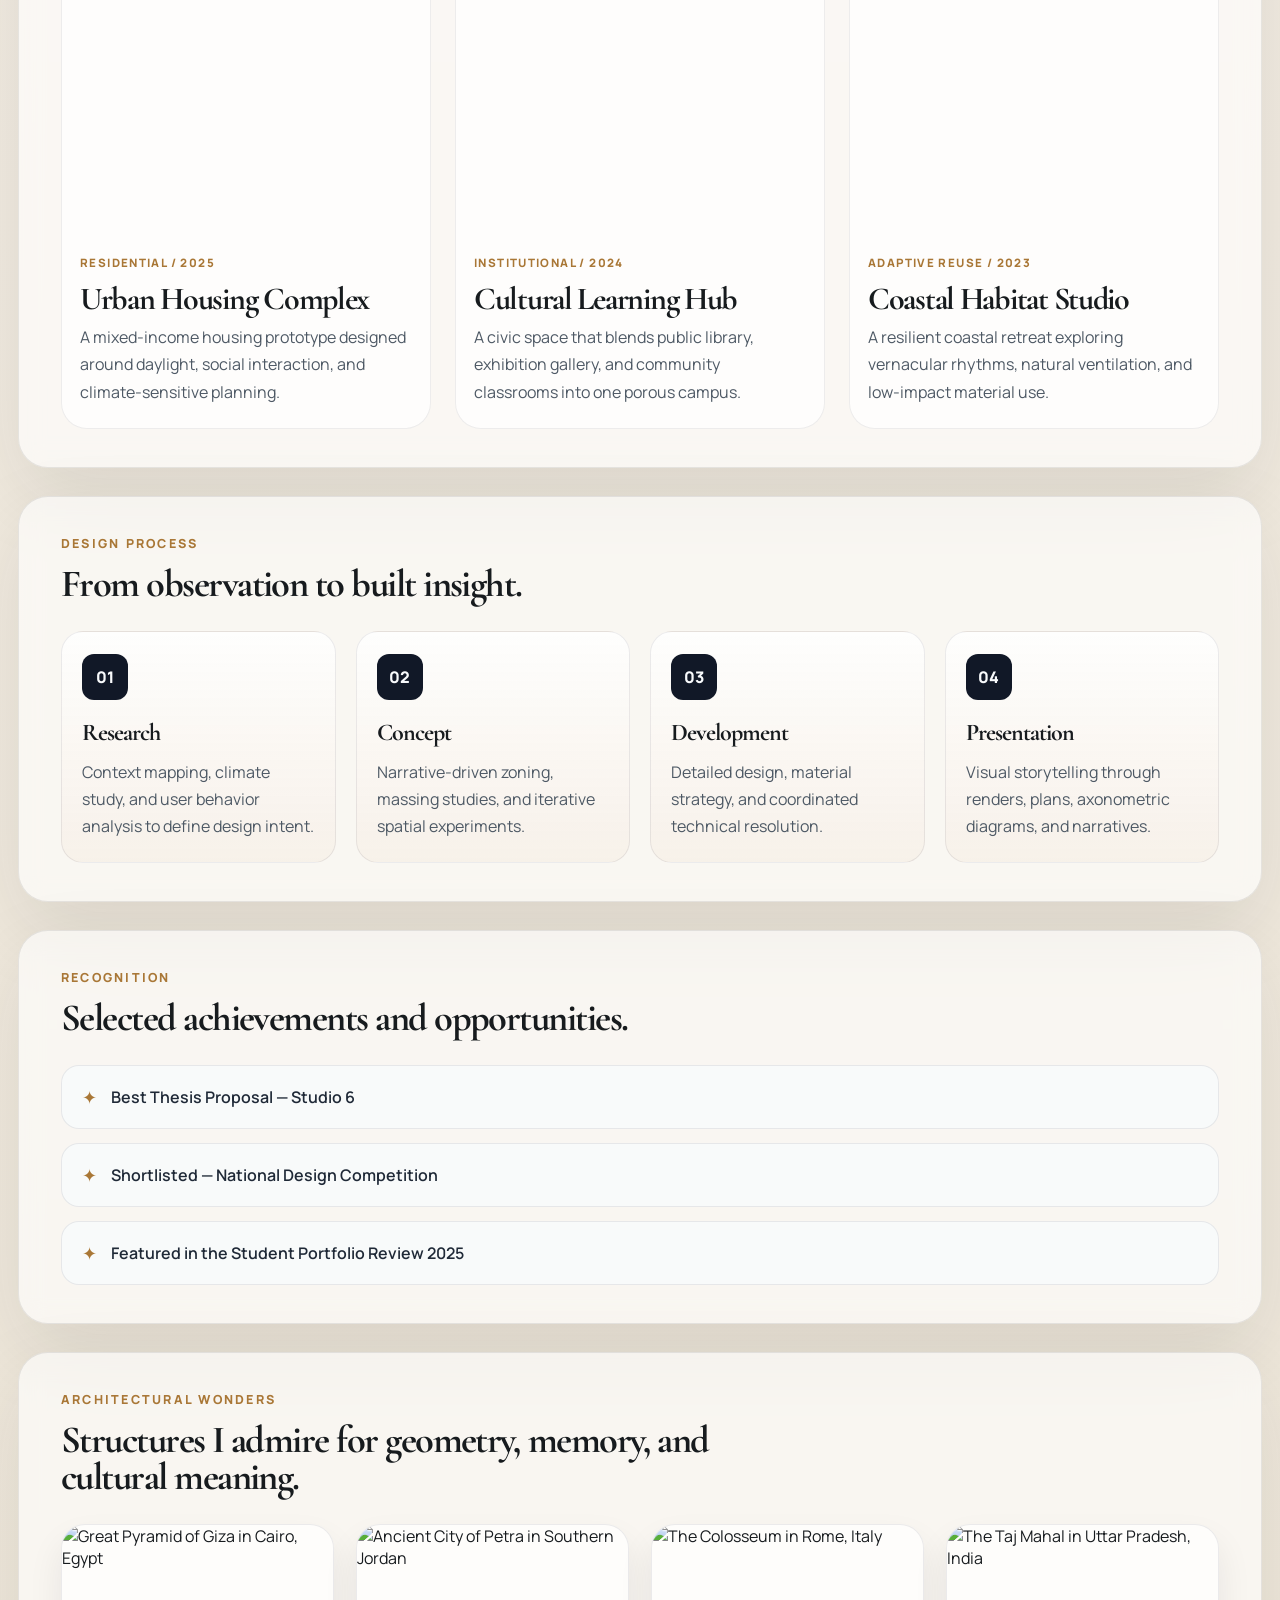
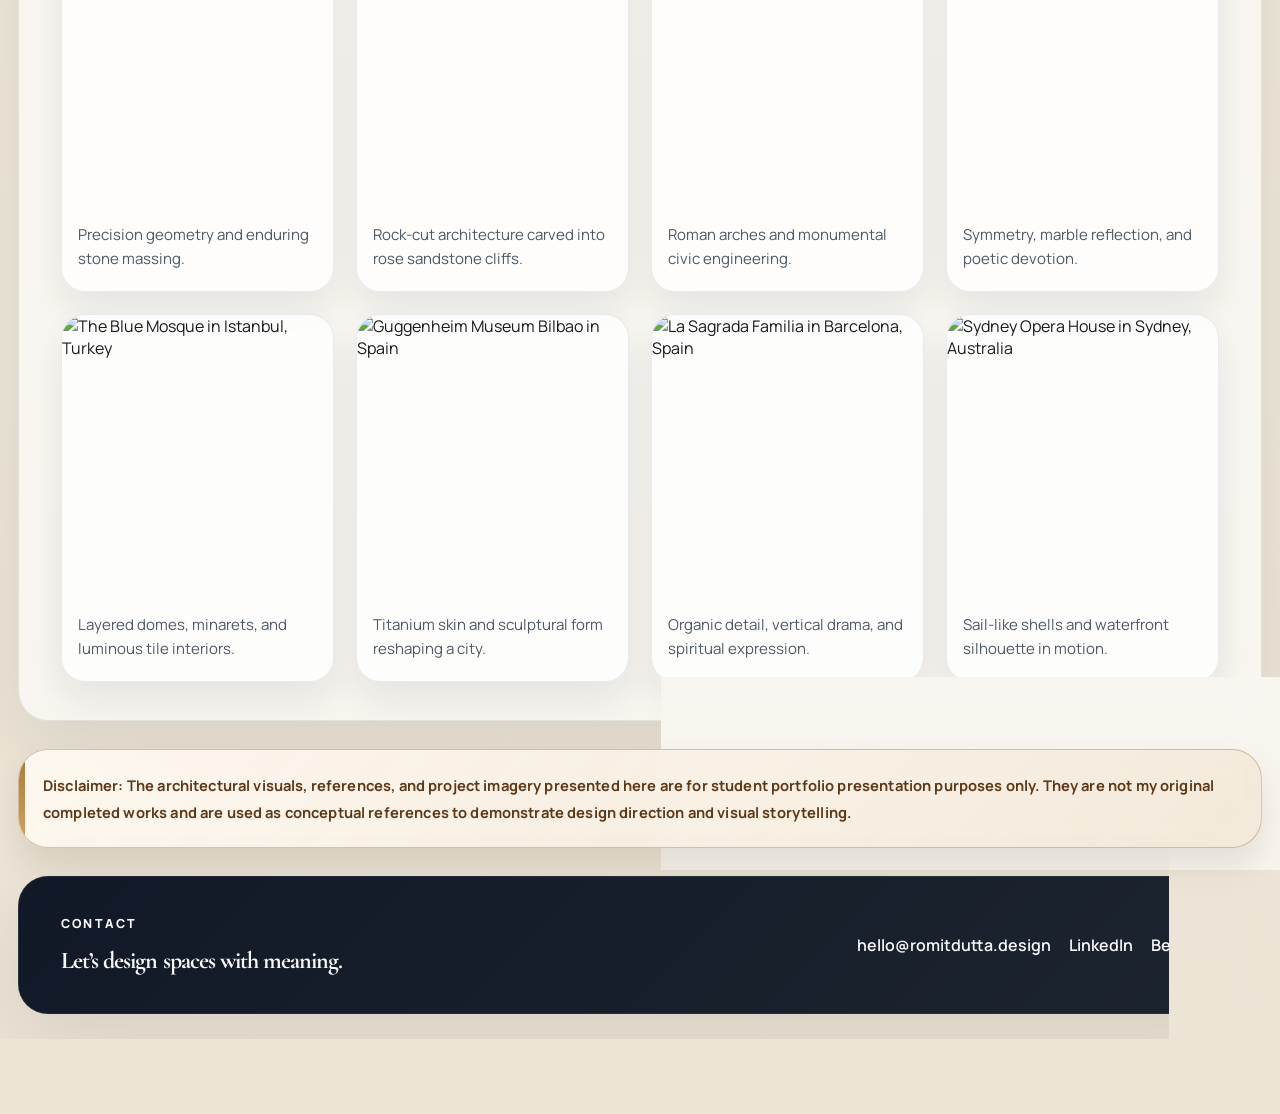
==== commit 90c66665: "Add GitHub Pages deployment workflow and mobile polish" ====
--- a/index.html
+++ b/index.html
@@ -15,9 +15,25 @@
   </head>
   <body>
     <div class="page-shell">
+      <div id="navOverlay" class="nav-overlay" aria-hidden="true"></div>
+
       <header class="topbar">
         <div class="brand">RD</div>
-        <nav class="nav" aria-label="Main navigation">
+
+        <button
+          id="navToggle"
+          class="nav-toggle"
+          type="button"
+          aria-expanded="false"
+          aria-controls="siteNav"
+          aria-label="Open navigation menu"
+        >
+          <span></span>
+          <span></span>
+          <span></span>
+        </button>
+
+        <nav id="siteNav" class="nav" aria-label="Main navigation">
           <a href="#about">About</a>
           <a href="#projects">Projects</a>
           <a href="#process">Process</a>
--- a/style.css
+++ b/style.css
@@ -18,6 +18,7 @@
 body {
   margin: 0;
   min-width: 320px;
+  overflow-x: hidden;
   font-family: 'Manrope', sans-serif;
   background:
     radial-gradient(circle at top left, rgba(214, 170, 100, 0.22), transparent 22%),
@@ -74,6 +75,51 @@
   gap: 28px;
   font-size: 0.9rem;
   letter-spacing: 0.04em;
+}
+
+.nav-overlay {
+  display: none;
+  position: fixed;
+  inset: 0;
+  background: rgba(8, 11, 14, 0.68);
+  backdrop-filter: blur(10px);
+  -webkit-backdrop-filter: blur(10px);
+  z-index: 8;
+}
+
+.nav-toggle {
+  display: none;
+  width: 46px;
+  height: 46px;
+  padding: 10px 9px;
+  border: 1px solid rgba(255,255,255,0.16);
+  border-radius: 12px;
+  background: rgba(255,255,255,0.04);
+  cursor: pointer;
+  flex-direction: column;
+  justify-content: center;
+  gap: 5px;
+}
+
+.nav-toggle span {
+  display: block;
+  width: 100%;
+  height: 2px;
+  border-radius: 999px;
+  background: #f7efe7;
+  transition: transform 0.25s ease, opacity 0.25s ease;
+}
+
+.nav-toggle.is-open span:nth-child(1) {
+  transform: translateY(7px) rotate(45deg);
+}
+
+.nav-toggle.is-open span:nth-child(2) {
+  opacity: 0;
+}
+
+.nav-toggle.is-open span:nth-child(3) {
+  transform: translateY(-7px) rotate(-45deg);
 }
 
 .nav a,
@@ -795,6 +841,205 @@
   transition: opacity 0.7s ease, transform 0.7s ease;
 }
 
+@media (max-width: 980px) {
+  .hero {
+    grid-template-columns: 1fr;
+    padding: 40px 24px 28px;
+  }
+
+  .hero-visual {
+    min-height: 430px;
+  }
+
+  .hero-quote-panel {
+    position: relative;
+    inset: auto;
+    width: min(100%, 320px);
+    margin-top: 14px;
+  }
+
+  .stats-row,
+  .project-grid,
+  .process-grid,
+  .about-grid,
+  .gallery-grid {
+    grid-template-columns: repeat(2, minmax(0, 1fr));
+  }
+
+  .wonders-grid {
+    grid-template-columns: repeat(2, minmax(0, 1fr));
+  }
+
+  .process-grid {
+    grid-template-columns: repeat(2, minmax(0, 1fr));
+  }
+
+  .footer {
+    flex-direction: column;
+    align-items: flex-start;
+  }
+
+  .contact-box {
+    justify-content: flex-start;
+  }
+}
+
+@media (max-width: 720px) {
+  .page-shell {
+    width: min(100% - 18px, 1280px);
+    padding-top: 18px;
+  }
+
+  .topbar {
+    position: sticky;
+    padding: 14px 16px;
+    justify-content: space-between;
+    align-items: center;
+    gap: 14px;
+    text-align: center;
+  }
+
+  .nav-toggle {
+    display: flex;
+    margin-left: auto;
+  }
+
+  .nav-overlay {
+    display: block;
+    opacity: 0;
+    visibility: hidden;
+    transition: opacity 0.25s ease, visibility 0.25s ease;
+  }
+
+  .nav-overlay.is-visible {
+    opacity: 1;
+    visibility: visible;
+  }
+
+  .nav {
+    display: none;
+    width: min(100%, 280px);
+    position: absolute;
+    top: calc(100% + 10px);
+    right: 0;
+    flex-direction: column;
+    align-items: stretch;
+    gap: 10px;
+    font-size: 0.8rem;
+    background: rgba(15, 19, 24, 0.97);
+    border: 1px solid rgba(255,255,255,0.1);
+    border-radius: 18px;
+    padding: 12px;
+    box-shadow: 0 22px 46px rgba(15, 23, 42, 0.35);
+    transform: translateY(-10px);
+    opacity: 0;
+    transition: transform 0.25s ease, opacity 0.25s ease;
+  }
+
+  .nav.is-open {
+    display: flex;
+    transform: translateY(0);
+    opacity: 1;
+  }
+
+  .nav a,
+  .nav .admin-toggle {
+    width: 100%;
+    text-align: center;
+    justify-content: center;
+    padding: 10px 12px;
+  }
+
+  .hero {
+    padding: 28px 20px 22px;
+    margin-bottom: 20px;
+  }
+
+  .hero h1 {
+    font-size: clamp(2.6rem, 14vw, 4rem);
+  }
+
+  .lead {
+    font-size: 1rem;
+  }
+
+  .hero-meta {
+    gap: 8px;
+  }
+
+  .hero-meta span {
+    width: 100%;
+    justify-content: center;
+  }
+
+  .hero-actions {
+    flex-direction: column;
+  }
+
+  .primary-btn,
+  .secondary-btn {
+    width: 100%;
+  }
+
+  .stats-row,
+  .project-grid,
+  .process-grid,
+  .about-grid,
+  .gallery-grid,
+  .wonders-grid {
+    grid-template-columns: 1fr;
+  }
+
+  .row-heading {
+    flex-direction: column;
+    align-items: flex-start;
+  }
+
+  .about,
+  .projects,
+  .process,
+  .recognition,
+  .gallery,
+  .footer {
+    padding: 26px 20px;
+  }
+
+  .section-shell {
+    border-radius: 22px;
+  }
+
+  .hero-visual {
+    min-height: 330px;
+  }
+
+  .brand-card {
+    width: min(62%, 220px);
+    left: 10px;
+    top: 10px;
+  }
+
+  .floating-card {
+    right: 8px;
+    bottom: 10px;
+    max-width: 180px;
+    padding: 12px 14px;
+  }
+
+  .floating-card h3 {
+    font-size: 1.05rem;
+  }
+
+  .floating-card p {
+    font-size: 0.74rem;
+  }
+
+  .admin-panel {
+    right: 10px;
+    left: 10px;
+    max-width: none;
+  }
+}
+
 .reveal.visible {
   opacity: 1;
   transform: translateY(0);
